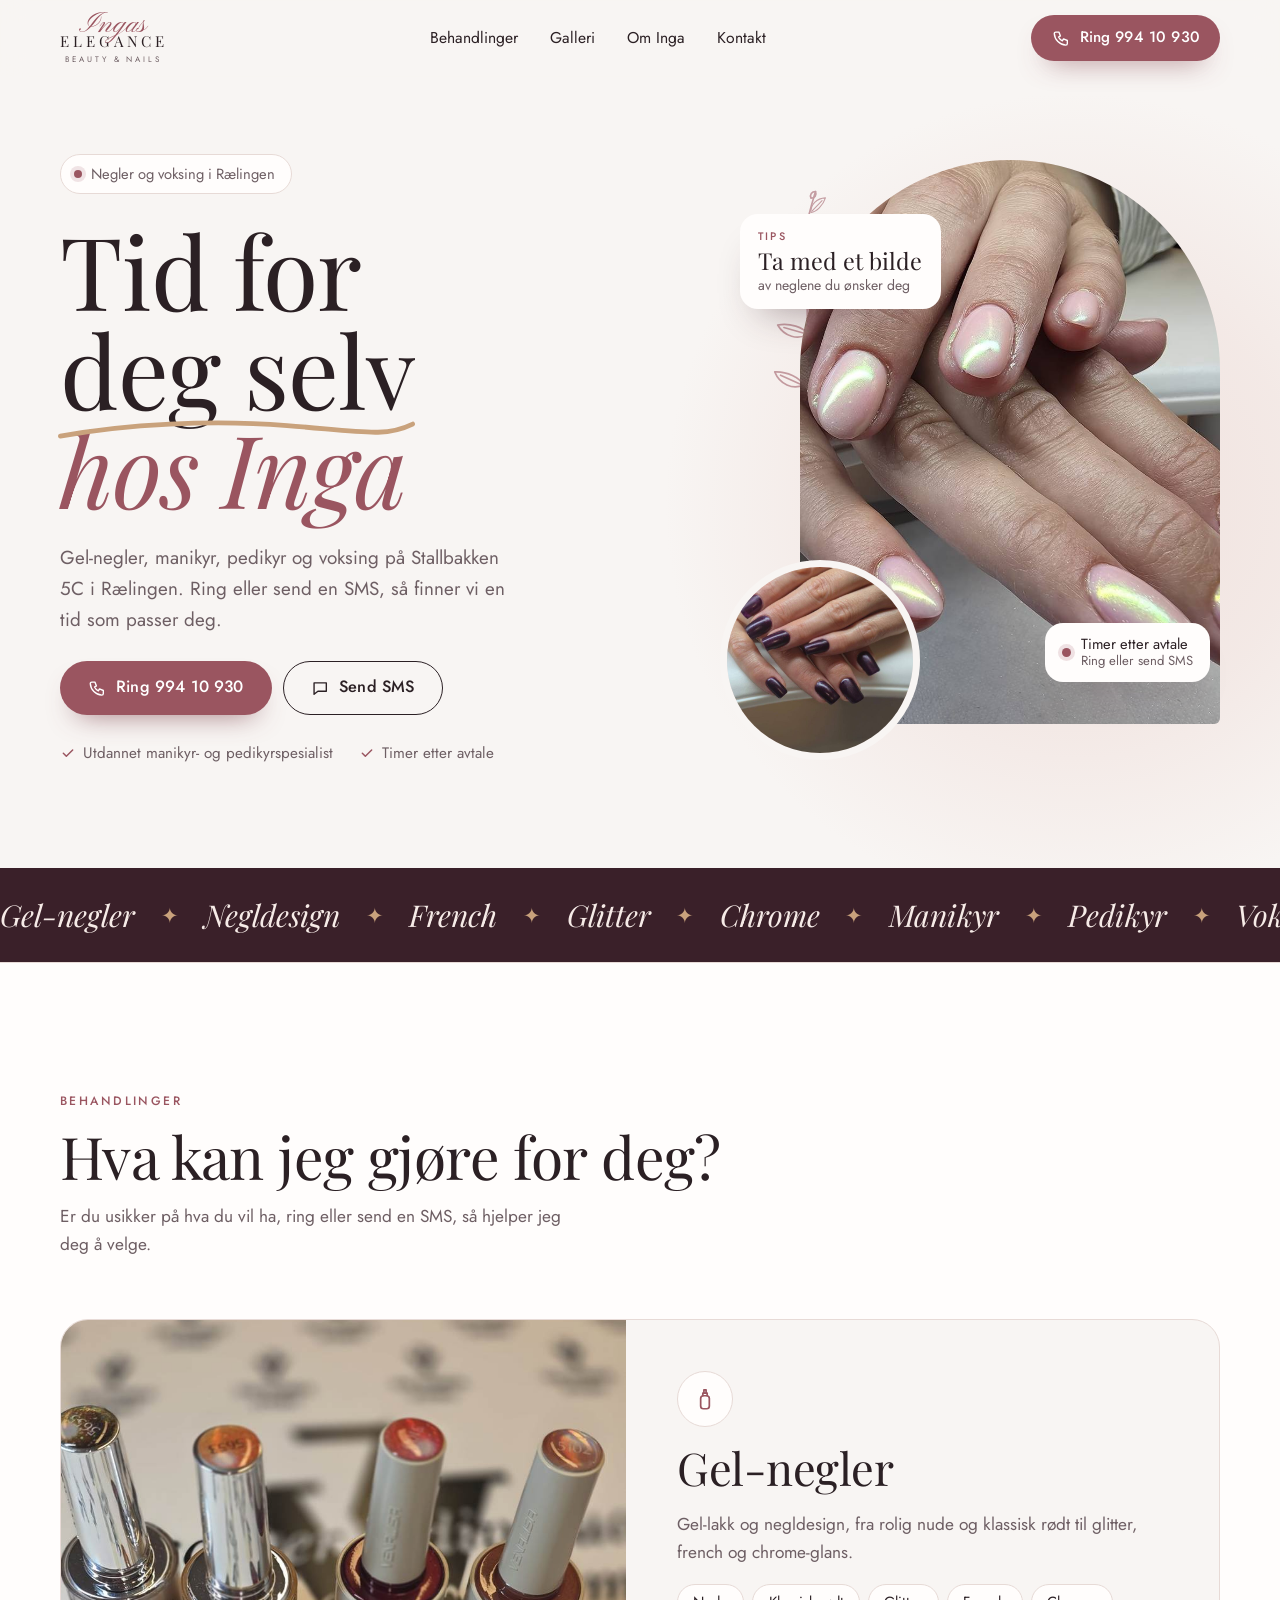
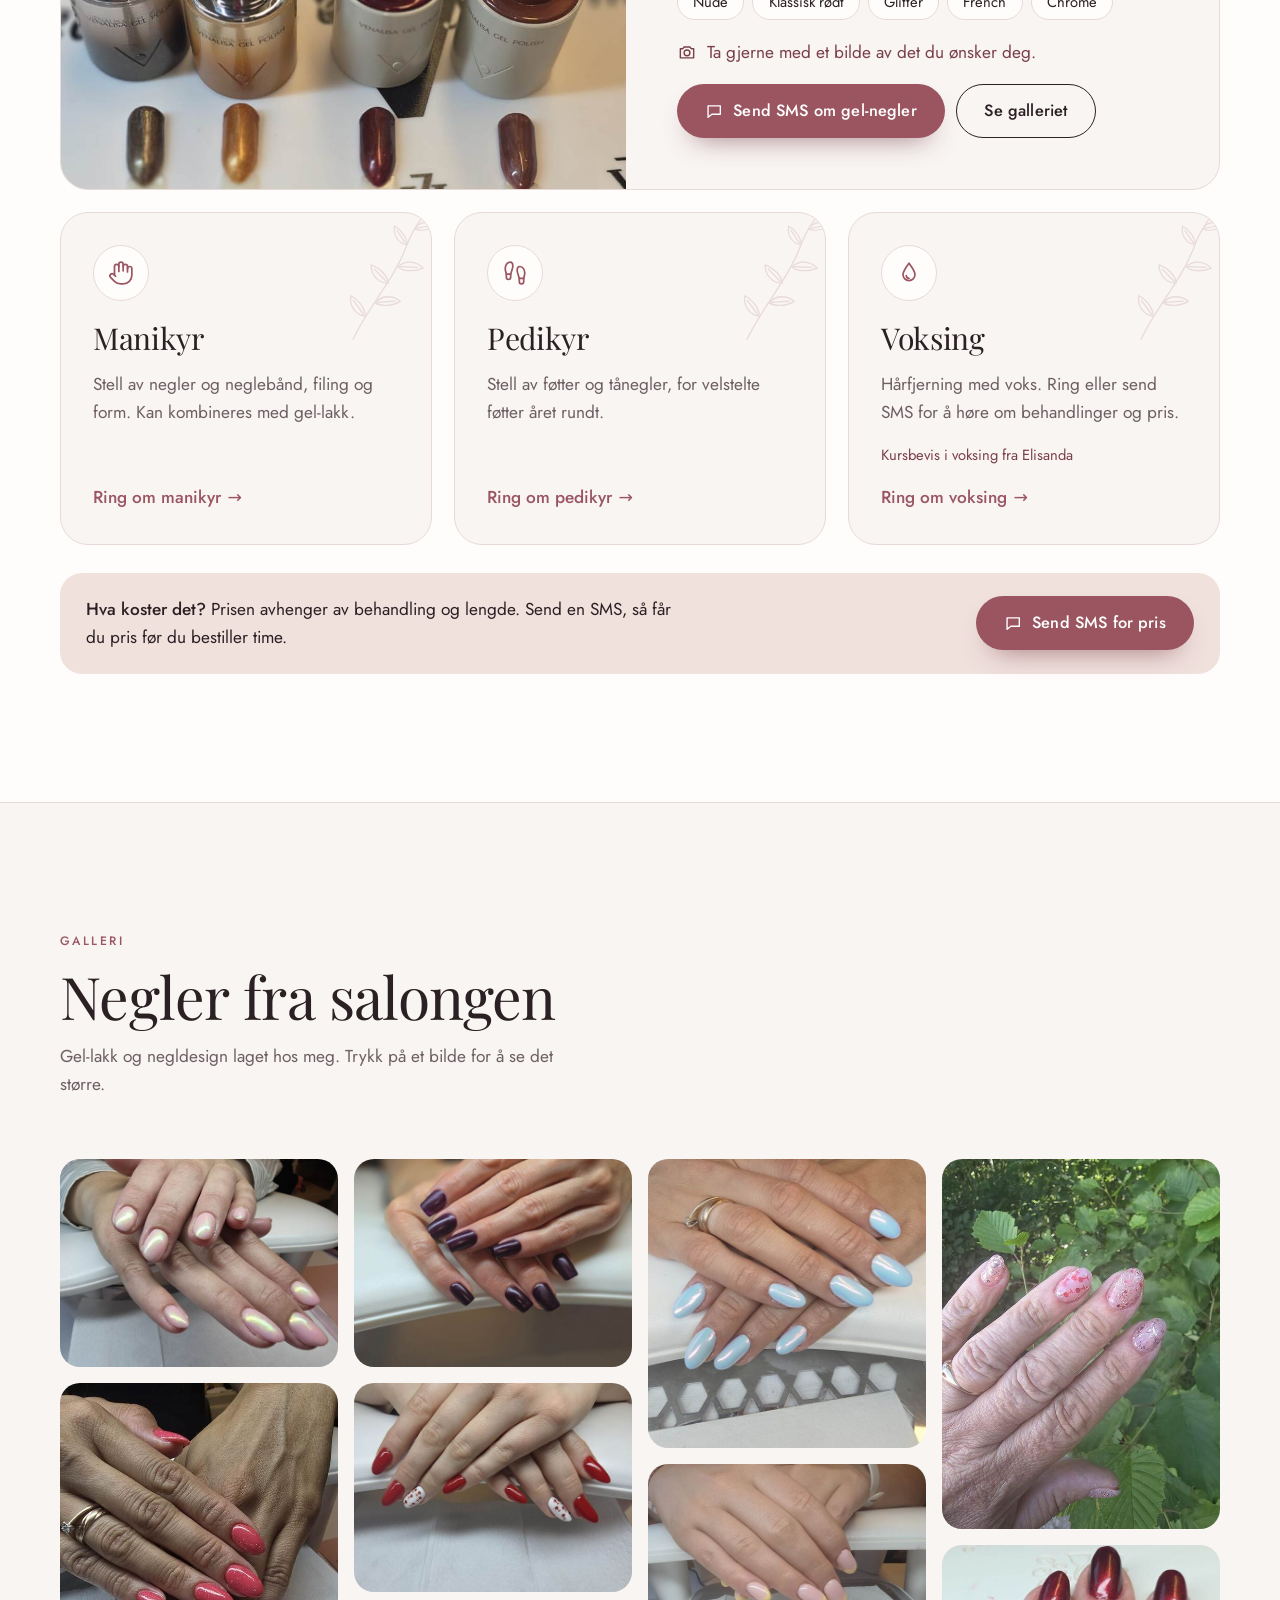
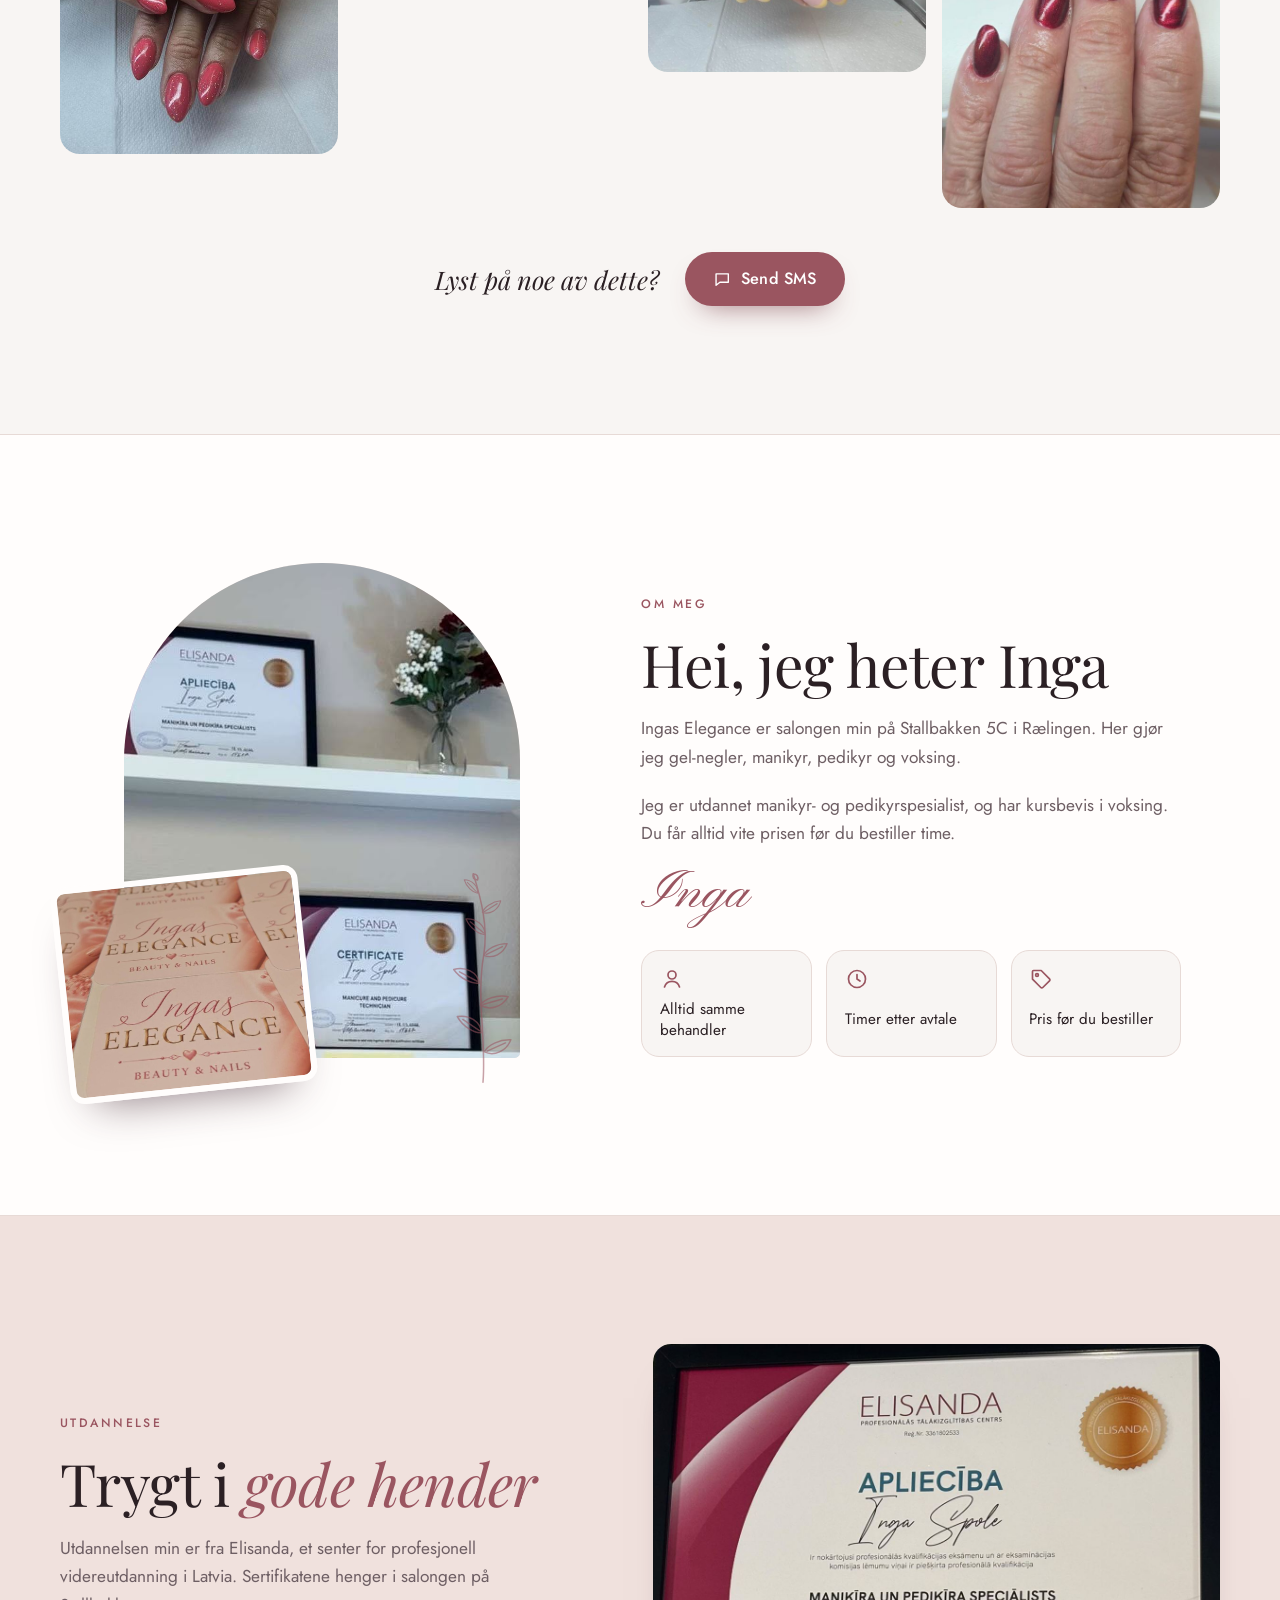
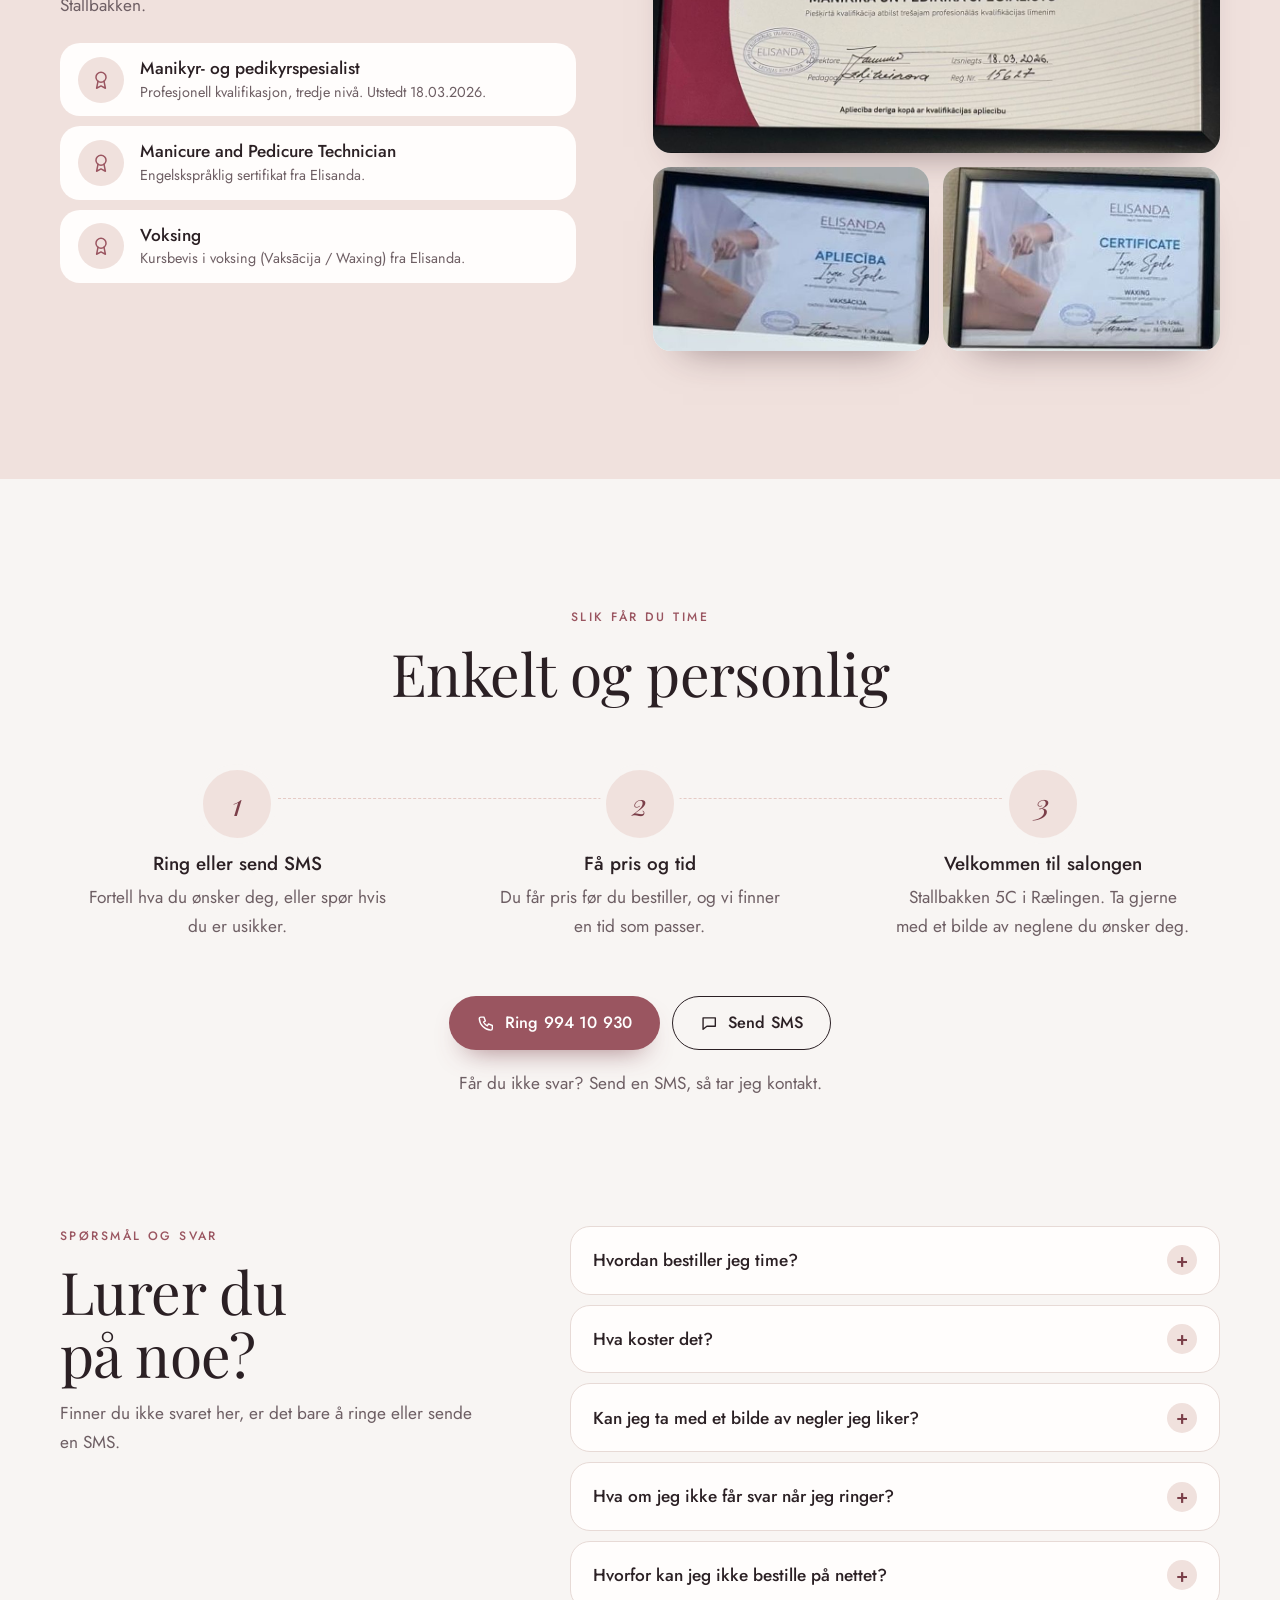
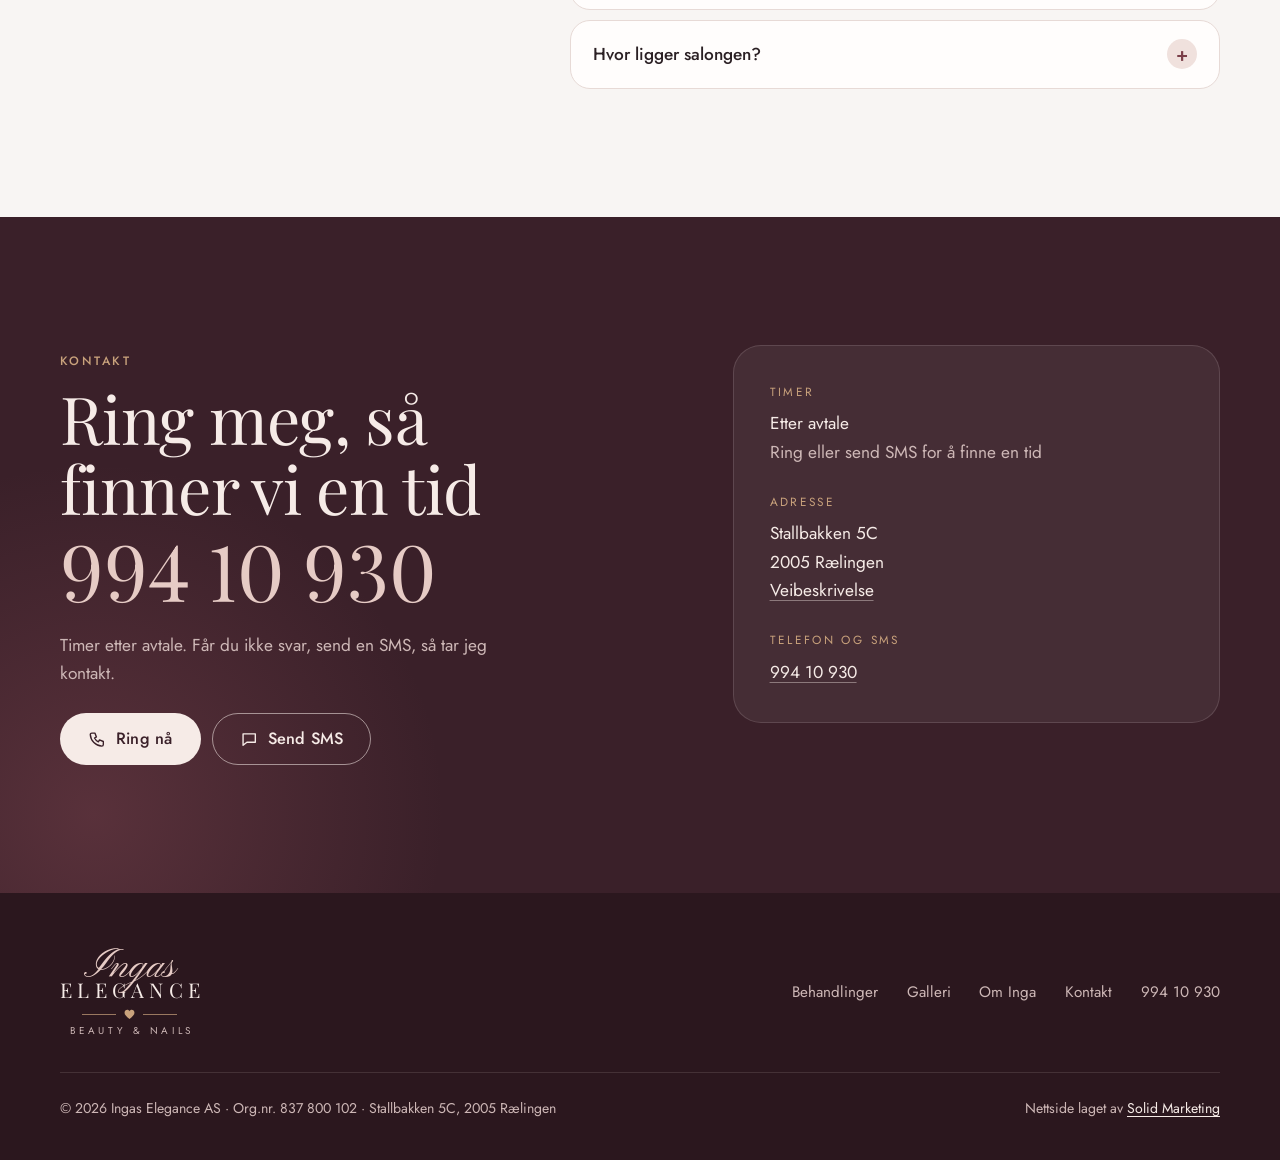
==== index.html @ 7635566b "Første versjon av nettsiden til Ingas Elegance Forslag 1 (Lys) med skriften Klassisk, Ingas egne bil" ====
<!DOCTYPE html>
<html lang="nb">
<head>
<meta charset="UTF-8">
<meta name="viewport" content="width=device-width, initial-scale=1, viewport-fit=cover">
<title>Ingas Elegance – negldesign, manikyr og pedikyr i Rælingen</title>
<meta name="description" content="Gel-negler, manikyr, pedikyr og voksing på Stallbakken 5C i Rælingen. Timer etter avtale. Ring eller send SMS til Ingas Elegance på 994 10 930.">
<link rel="canonical" href="https://ingaselegance.no/">
<meta property="og:title" content="Ingas Elegance – negldesign, manikyr og pedikyr i Rælingen">
<meta property="og:description" content="Gel-negler, manikyr, pedikyr og voksing på Stallbakken 5C i Rælingen. Ring eller send SMS for å avtale time.">
<meta property="og:type" content="website">
<meta property="og:locale" content="nb_NO">
<meta property="og:url" content="https://ingaselegance.no/">
<meta property="og:image" content="https://ingaselegance.no/assets/img/og.jpg">
<meta property="og:image:width" content="1200">
<meta property="og:image:height" content="630">
<meta property="og:image:alt" content="Ingas Elegance – gel-negler, manikyr, pedikyr og voksing på Stallbakken 5C i Rælingen. Ring 994 10 930.">
<meta name="twitter:card" content="summary_large_image">
<meta name="twitter:image" content="https://ingaselegance.no/assets/img/og.jpg">
<meta name="theme-color" content="#f8f5f3">
<link rel="icon" href="/assets/img/favicon.svg" type="image/svg+xml">
<link rel="apple-touch-icon" href="/assets/img/apple-touch-icon.png">
<link rel="preload" href="/assets/fonts/playfair-display-latin.woff2" as="font" type="font/woff2" crossorigin>
<link rel="preload" href="/assets/fonts/jost-latin.woff2" as="font" type="font/woff2" crossorigin>
<link rel="stylesheet" href="/assets/css/site.css?v=1">
<script src="/assets/js/site.js?v=1" defer></script>
<script type="application/ld+json">
{
  "@context": "https://schema.org",
  "@type": "NailSalon",
  "name": "Ingas Elegance",
  "url": "https://ingaselegance.no/",
  "image": "https://ingaselegance.no/assets/img/og.jpg",
  "legalName": "Ingas Elegance AS",
  "taxID": "837800102",
  "telephone": "+4799410930",
  "address": {
    "@type": "PostalAddress",
    "streetAddress": "Stallbakken 5C",
    "postalCode": "2005",
    "addressLocality": "Rælingen",
    "addressCountry": "NO"
  },
  "description": "Gel-negler, manikyr, pedikyr og voksing på Stallbakken 5C i Rælingen. Timer etter avtale.",
  "founder": { "@type": "Person", "name": "Inga Spole" },
  "hasOfferCatalog": {
    "@type": "OfferCatalog",
    "name": "Behandlinger",
    "itemListElement": [
      { "@type": "Offer", "itemOffered": { "@type": "Service", "name": "Gel-negler" } },
      { "@type": "Offer", "itemOffered": { "@type": "Service", "name": "Manikyr" } },
      { "@type": "Offer", "itemOffered": { "@type": "Service", "name": "Pedikyr" } },
      { "@type": "Offer", "itemOffered": { "@type": "Service", "name": "Voksing" } }
    ]
  }
}
</script>
</head>
<body>
<a class="hopp" href="#innhold">Hopp til innhold</a>

<header><div class="wrap">
  <a class="logo" href="#" aria-label="Ingas Elegance, til toppen"><span class="logomerke" aria-hidden="true"><span class="skript">Ingas</span><span class="caps">Elegance</span><span class="undertekst">Beauty &amp; Nails</span></span></a>
  <nav aria-label="Hovedmeny"><a href="#behandlinger">Behandlinger</a><a href="#galleri">Galleri</a><a href="#om">Om Inga</a><a href="#kontakt">Kontakt</a></nav>
  <a class="btn btn-fylt h-ring" href="tel:+4799410930"><svg viewBox="0 0 24 24" aria-hidden="true"><path d="M5 4h4l2 5-2.5 1.5a11 11 0 0 0 5 5L15 13l5 2v4a2 2 0 0 1-2 2A16 16 0 0 1 3 6a2 2 0 0 1 2-2"/></svg>Ring 994 10 930</a>
</div></header>

<svg width="0" height="0" style="position:absolute" aria-hidden="true">
  <defs><g id="blad"><path d="M0 0C9-13 28-15 42-4C28 5 9 6 0 0Z"/><path d="M4-1L33-4"/></g></defs>
  <symbol id="kvist" viewBox="0 0 200 320">
    <g fill="none" stroke="currentColor" stroke-width="2.2" stroke-linecap="round" stroke-linejoin="round">
      <path d="M100 312C95 250 110 190 99 128C92 86 103 46 114 10"/>
      <use href="#blad" transform="translate(98 268) rotate(-150)"/>
      <use href="#blad" transform="translate(102 240) rotate(-28)"/>
      <use href="#blad" transform="translate(104 200) rotate(-158)"/>
      <use href="#blad" transform="translate(105 168) rotate(-22)"/>
      <use href="#blad" transform="translate(99 128) rotate(-148) scale(.9)"/>
      <use href="#blad" transform="translate(97 98) rotate(-34) scale(.85)"/>
      <use href="#blad" transform="translate(101 66) rotate(-142) scale(.75)"/>
      <use href="#blad" transform="translate(108 38) rotate(-40) scale(.65)"/>
      <path d="M114 10c-5 0-8 4-6 9c5 0 8-4 6-9Z"/>
    </g>
  </symbol>
  <symbol id="hjerte" viewBox="0 0 20 20"><path d="M10 18C4 13.2 1 10 1 6.6 1 3.7 3.3 1.5 6 1.5c1.8 0 3.2 1 4 2.5.8-1.5 2.2-2.5 4-2.5 2.7 0 5 2.2 5 5.1 0 3.4-3 6.6-9 11.4z"/></symbol>
  <symbol id="medalje" viewBox="0 0 24 24"><circle cx="12" cy="9" r="5.5"/><path d="M8.7 13.4 7.2 21l4.8-2.5 4.8 2.5-1.5-7.6"/></symbol>
</svg>

<main id="innhold">
<section class="hero" aria-label="Velkommen"><div class="wrap">
  <div class="hero-tekst">
    <span class="pille"><i aria-hidden="true"></i>Negler og voksing i Rælingen</span>
    <h1>Tid for <span class="strek">deg selv<svg viewBox="0 0 250 20" preserveAspectRatio="none" aria-hidden="true"><path pathLength="1" d="M3 14C48 6 108 3 160 7S228 15 247 6"/></svg></span> <em>hos Inga</em></h1>
    <p>Gel-negler, manikyr, pedikyr og voksing på Stallbakken 5C i Rælingen. Ring eller send en SMS, så finner vi en tid som passer deg.</p>
    <div class="knapper">
      <a class="btn btn-fylt" href="tel:+4799410930"><svg viewBox="0 0 24 24" aria-hidden="true"><path d="M5 4h4l2 5-2.5 1.5a11 11 0 0 0 5 5L15 13l5 2v4a2 2 0 0 1-2 2A16 16 0 0 1 3 6a2 2 0 0 1 2-2"/></svg>Ring 994 10 930</a>
      <a class="btn btn-linje" href="sms:+4799410930"><svg viewBox="0 0 24 24" aria-hidden="true"><path d="M4 5h16v11H9l-5 4z"/></svg>Send SMS</a>
    </div>
    <div class="tillit">
      <a class="hake" href="#sertifikater"><svg viewBox="0 0 24 24" aria-hidden="true"><path d="M5 12.5l4.5 4.5L19 7.5"/></svg>Utdannet manikyr- og pedikyrspesialist</a>
      <span class="hake"><svg viewBox="0 0 24 24" aria-hidden="true"><path d="M5 12.5l4.5 4.5L19 7.5"/></svg>Timer etter avtale</span>
    </div>
  </div>
  <div class="kollasj" aria-hidden="true">
    <svg class="kvist" viewBox="0 0 200 320"><use href="#kvist"/></svg>
    <div class="bue"><img src="/assets/img/hero-1.jpg" alt="" width="1400" height="1050" fetchpriority="high"></div>
    <div class="rund"><img src="/assets/img/hero-rund.jpg" alt="" width="640" height="640"></div>
    <a class="flyt tipskort" href="#galleri" tabindex="-1"><small>Tips</small><b>Ta med et bilde</b><span>av neglene du ønsker deg</span></a>
    <div class="flyt timekort"><i></i><span>Timer etter avtale<small>Ring eller send SMS</small></span></div>
  </div>
</div></section>

<div class="band"><div class="band-spor">
  <ul><li>Gel-negler</li><li>Negldesign</li><li>French</li><li>Glitter</li><li>Chrome</li><li>Manikyr</li><li>Pedikyr</li><li>Voksing</li></ul>
  <ul aria-hidden="true"><li>Gel-negler</li><li>Negldesign</li><li>French</li><li>Glitter</li><li>Chrome</li><li>Manikyr</li><li>Pedikyr</li><li>Voksing</li></ul>
</div></div>

<section class="behandlinger" id="behandlinger" aria-labelledby="beh-tittel"><div class="wrap">
  <div class="sec-topp vis"><span class="label">Behandlinger</span><h2 id="beh-tittel">Hva kan jeg gjøre for deg?</h2><p>Er du usikker på hva du vil ha, ring eller send en SMS, så hjelper jeg deg å velge.</p></div>
  <article class="bk-stor vis">
    <div class="bk-foto"><img src="/assets/img/gel-detalj.jpg" alt="Flasker med gel-lakk og fargeprøver i bronse, gull og vinrødt" width="900" height="804" loading="lazy" decoding="async"></div>
    <div class="bk-innhold">
      <span class="ikon"><svg viewBox="0 0 24 24" aria-hidden="true"><rect x="8" y="9" width="8" height="12" rx="2.5"/><path d="M10 9V6.5h4V9M11 3.5h2v3h-2z"/></svg></span>
      <h3>Gel-negler</h3>
      <p class="beskr">Gel-lakk og negldesign, fra rolig nude og klassisk rødt til glitter, french og chrome-glans.</p>
      <ul class="stiler" aria-label="Stiler"><li>Nude</li><li>Klassisk rødt</li><li>Glitter</li><li>French</li><li>Chrome</li></ul>
      <p class="tips"><svg viewBox="0 0 24 24" aria-hidden="true"><path d="M4 8h3l1.5-2h7L17 8h3v11H4z"/><circle cx="12" cy="13" r="3.5"/></svg>Ta gjerne med et bilde av det du ønsker deg.</p>
      <div class="knapper">
        <a class="btn btn-fylt" href="sms:+4799410930"><svg viewBox="0 0 24 24" aria-hidden="true"><path d="M4 5h16v11H9l-5 4z"/></svg>Send SMS om gel-negler</a>
        <a class="btn btn-linje" href="#galleri">Se galleriet</a>
      </div>
    </div>
  </article>
  <div class="kort-rad vis">
    <article class="bk">
      <svg class="hjornekvist" viewBox="0 0 200 320" aria-hidden="true"><use href="#kvist"/></svg>
      <span class="ikon"><svg viewBox="0 0 24 24" aria-hidden="true"><path d="M18 11V6a2 2 0 0 0-4 0"/><path d="M14 10V4a2 2 0 0 0-4 0v2"/><path d="M10 10.5V6a2 2 0 0 0-4 0v8"/><path d="M18 8a2 2 0 1 1 4 0v6a8 8 0 0 1-8 8h-2c-2.8 0-4.5-.86-6-2.34l-3.6-3.6a2 2 0 0 1 2.83-2.83L7 15"/></svg></span>
      <h3>Manikyr</h3>
      <p class="beskr">Stell av negler og neglebånd, filing og form. Kan kombineres med gel-lakk.</p>
      <a class="ring-om" href="tel:+4799410930">Ring om manikyr</a>
    </article>
    <article class="bk">
      <svg class="hjornekvist" viewBox="0 0 200 320" aria-hidden="true"><use href="#kvist"/></svg>
      <span class="ikon"><svg viewBox="0 0 24 24" aria-hidden="true"><path d="M4 16v-2.38C4 11.5 2.97 10.5 3 8c.03-2.72 1.49-6 4.5-6C9.37 2 10 3.8 10 5.5c0 3.11-2 5.66-2 8.68V16a2 2 0 1 1-4 0Z"/><path d="M20 20v-2.38c0-2.12 1.03-3.12 1-5.62-.03-2.72-1.49-6-4.5-6C14.63 6 14 7.8 14 9.5c0 3.11 2 5.66 2 8.68V20a2 2 0 1 0 4 0Z"/><path d="M16 17h4M4 13h4"/></svg></span>
      <h3>Pedikyr</h3>
      <p class="beskr">Stell av føtter og tånegler, for velstelte føtter året rundt.</p>
      <a class="ring-om" href="tel:+4799410930">Ring om pedikyr</a>
    </article>
    <article class="bk">
      <svg class="hjornekvist" viewBox="0 0 200 320" aria-hidden="true"><use href="#kvist"/></svg>
      <span class="ikon"><svg viewBox="0 0 24 24" aria-hidden="true"><path d="M12 3c3.3 4.3 5.5 7.6 5.5 10.6a5.5 5.5 0 0 1-11 0C6.5 10.6 8.7 7.3 12 3z"/><path d="M9.5 14.5a2.6 2.6 0 0 0 2.5 2.4"/></svg></span>
      <h3>Voksing</h3>
      <p class="beskr">Hårfjerning med voks. Ring eller send SMS for å høre om behandlinger og pris.</p>
      <p class="ekstra">Kursbevis i voksing fra Elisanda</p>
      <a class="ring-om" href="tel:+4799410930">Ring om voksing</a>
    </article>
  </div>
  <div class="prisnotat vis"><p><b>Hva koster det?</b> Prisen avhenger av behandling og lengde. Send en SMS, så får du pris før du bestiller time.</p><a class="btn btn-fylt" href="sms:+4799410930"><svg viewBox="0 0 24 24" aria-hidden="true"><path d="M4 5h16v11H9l-5 4z"/></svg>Send SMS for pris</a></div>
</div></section>

<section class="galleri" id="galleri" aria-labelledby="gal-tittel"><div class="wrap">
  <div class="sec-topp vis"><span class="label">Galleri</span><h2 id="gal-tittel">Negler fra salongen</h2><p>Gel-lakk og negldesign laget hos meg. Trykk på et bilde for å se det større.</p></div>
  <div class="mur vis">
    <a class="gb" href="/assets/img/g1.jpg" data-gruppe="galleri"><img src="/assets/img/g1-s.jpg" alt="Korte mandelformede negler i lys rosa med perlemorglans" width="600" height="450" loading="lazy" decoding="async"></a>
    <a class="gb" href="/assets/img/g3.jpg" data-gruppe="galleri"><img src="/assets/img/g3-s.jpg" alt="Mandelformede negler i korall med glitter" width="540" height="720" loading="lazy" decoding="async"></a>
    <a class="gb" href="/assets/img/g2.jpg" data-gruppe="galleri"><img src="/assets/img/g2-s.jpg" alt="Firkantede negler i mørk plomme med shimmer" width="600" height="450" loading="lazy" decoding="async"></a>
    <a class="gb" href="/assets/img/g5.jpg" data-gruppe="galleri"><img src="/assets/img/g5-s.jpg" alt="Røde negler med hvite aksentnegler med vinglass-motiv" width="600" height="450" loading="lazy" decoding="async"></a>
    <a class="gb" href="/assets/img/g4.jpg" data-gruppe="galleri"><img src="/assets/img/g4-s.jpg" alt="Mandelformede negler i isblå chrome" width="600" height="624" loading="lazy" decoding="async"></a>
    <a class="gb" href="/assets/img/g6.jpg" data-gruppe="galleri"><img src="/assets/img/g6-s.jpg" alt="Negler i nude med smørgul french" width="600" height="450" loading="lazy" decoding="async"></a>
    <a class="gb" href="/assets/img/g8.jpg" data-gruppe="galleri"><img src="/assets/img/g8-s.jpg" alt="Rosa negler med glitter og kirsebærmotiv, fotografert utendørs" width="540" height="720" loading="lazy" decoding="async"></a>
    <a class="gb" href="/assets/img/g7.jpg" data-gruppe="galleri"><img src="/assets/img/g7-s.jpg" alt="Ovale negler i dyp rød med metallisk glans" width="600" height="568" loading="lazy" decoding="async"></a>
  </div>
  <div class="gal-under vis"><p>Lyst på noe av dette?</p><a class="btn btn-fylt" href="sms:+4799410930"><svg viewBox="0 0 24 24" aria-hidden="true"><path d="M4 5h16v11H9l-5 4z"/></svg>Send SMS</a></div>
</div></section>

<section class="om" id="om" aria-labelledby="om-tittel"><div class="wrap">
  <div class="om-bilde vis">
    <div class="ramme"><img src="/assets/img/sert-vegg.jpg" alt="Sertifikatene henger på veggen i salongen, ved siden av en vase med blomster" width="1165" height="749" loading="lazy" decoding="async"></div>
    <div class="visittkort"><img src="/assets/img/merke-kort.jpg" alt="Visittkortet til Ingas Elegance, Beauty &amp; Nails" width="640" height="555" loading="lazy" decoding="async"></div>
    <svg class="kvist" viewBox="0 0 200 320" aria-hidden="true"><use href="#kvist"/></svg>
  </div>
  <div class="tekst vis">
    <span class="label">Om meg</span>
    <h2 class="h2" id="om-tittel">Hei, jeg heter Inga</h2>
    <p>Ingas Elegance er salongen min på Stallbakken 5C i Rælingen. Her gjør jeg gel-negler, manikyr, pedikyr og voksing.</p>
    <p>Jeg er utdannet manikyr- og pedikyrspesialist, og har kursbevis i voksing. Du får alltid vite prisen før du bestiller time.</p>
    <span class="signatur" aria-hidden="true">Inga</span>
    <div class="verdier">
      <div><svg viewBox="0 0 24 24" aria-hidden="true"><circle cx="12" cy="8" r="4"/><path d="M4.5 20c1.2-3.8 4-5.6 7.5-5.6s6.3 1.8 7.5 5.6"/></svg>Alltid samme behandler</div>
      <div><svg viewBox="0 0 24 24" aria-hidden="true"><circle cx="12" cy="12" r="8.5"/><path d="M12 7.5V12l3 2"/></svg>Timer etter avtale</div>
      <div><svg viewBox="0 0 24 24" aria-hidden="true"><path d="M3.5 12.2V4.5a1 1 0 0 1 1-1h7.7l8.3 8.3a1.4 1.4 0 0 1 0 2l-6.7 6.7a1.4 1.4 0 0 1-2 0z"/><circle cx="8" cy="8" r="1.4"/></svg>Pris før du bestiller</div>
    </div>
  </div>
</div></section>

<section class="sert" id="sertifikater" aria-labelledby="sert-tittel"><div class="wrap">
  <div class="sert-tekst vis">
    <span class="label">Utdannelse</span>
    <h2 class="h2" id="sert-tittel">Trygt i <em>gode hender</em></h2>
    <p>Utdannelsen min er fra Elisanda, et senter for profesjonell videreutdanning i Latvia. Sertifikatene henger i salongen på Stallbakken.</p>
    <ul class="bevis">
      <li><span class="ikon"><svg aria-hidden="true"><use href="#medalje"/></svg></span><span><b>Manikyr- og pedikyrspesialist</b><small>Profesjonell kvalifikasjon, tredje nivå. Utstedt 18.03.2026.</small></span></li>
      <li><span class="ikon"><svg aria-hidden="true"><use href="#medalje"/></svg></span><span><b>Manicure and Pedicure Technician</b><small>Engelskspråklig sertifikat fra Elisanda.</small></span></li>
      <li><span class="ikon"><svg aria-hidden="true"><use href="#medalje"/></svg></span><span><b>Voksing</b><small>Kursbevis i voksing (Vaksācija / Waxing) fra Elisanda.</small></span></li>
    </ul>
  </div>
  <div class="sert-bilder vis">
    <a class="sb sb-stor" href="/assets/img/sert-manipedi.jpg" data-gruppe="sert"><img src="/assets/img/sert-manipedi.jpg" alt="Sertifikat fra Elisanda: Inga Spole, manikyr- og pedikyrspesialist, utstedt 18.03.2026" width="1200" height="864" loading="lazy" decoding="async"></a>
    <a class="sb" href="/assets/img/sert-voks-lv.jpg" data-gruppe="sert"><img src="/assets/img/sert-voks-lv.jpg" alt="Innrammet kursbevis fra Elisanda med tittelen Vaksācija, utstedt til Inga Spole" width="414" height="252" loading="lazy" decoding="async"></a>
    <a class="sb" href="/assets/img/sert-voks-en.jpg" data-gruppe="sert"><img src="/assets/img/sert-voks-en.jpg" alt="Innrammet sertifikat fra Elisanda med tittelen Waxing, utstedt til Inga Spole" width="384" height="266" loading="lazy" decoding="async"></a>
  </div>
</div></section>

<section class="slik" aria-labelledby="slik-tittel"><div class="wrap">
  <div class="sec-topp midt vis"><span class="label">Slik får du time</span><h2 id="slik-tittel">Enkelt og personlig</h2></div>
  <ol class="steg">
    <li class="vis"><h3>Ring eller send SMS</h3><p>Fortell hva du ønsker deg, eller spør hvis du er usikker.</p></li>
    <li class="vis"><h3>Få pris og tid</h3><p>Du får pris før du bestiller, og vi finner en tid som passer.</p></li>
    <li class="vis"><h3>Velkommen til salongen</h3><p>Stallbakken 5C i Rælingen. Ta gjerne med et bilde av neglene du ønsker deg.</p></li>
  </ol>
  <div class="etter vis">
    <div class="knapper" style="justify-content:center">
      <a class="btn btn-fylt" href="tel:+4799410930"><svg viewBox="0 0 24 24" aria-hidden="true"><path d="M5 4h4l2 5-2.5 1.5a11 11 0 0 0 5 5L15 13l5 2v4a2 2 0 0 1-2 2A16 16 0 0 1 3 6a2 2 0 0 1 2-2"/></svg>Ring 994 10 930</a>
      <a class="btn btn-linje" href="sms:+4799410930"><svg viewBox="0 0 24 24" aria-hidden="true"><path d="M4 5h16v11H9l-5 4z"/></svg>Send SMS</a>
    </div>
    <p>Får du ikke svar? Send en SMS, så tar jeg kontakt.</p>
  </div>
</div></section>

<section class="sp-sek" aria-labelledby="sp-tittel" style="padding-top:0"><div class="wrap">
  <div class="sec-topp vis"><span class="label">Spørsmål og svar</span><h2 id="sp-tittel">Lurer du på noe?</h2><p>Finner du ikke svaret her, er det bare å ringe eller sende en SMS.</p></div>
  <div class="sp vis">
    <details><summary>Hvordan bestiller jeg time?</summary><p>Ring eller send en SMS til 994 10 930. Jeg har timer etter avtale, så vi finner en tid som passer deg.</p></details>
    <details><summary>Hva koster det?</summary><p>Prisen avhenger av behandling og lengde. Send en SMS med hva du ønsker deg, så får du pris før du bestiller time.</p></details>
    <details><summary>Kan jeg ta med et bilde av negler jeg liker?</summary><p>Ja, ta gjerne med et bilde av det du ønsker deg, enten det er nude, french, glitter eller chrome.</p></details>
    <details><summary>Hva om jeg ikke får svar når jeg ringer?</summary><p>Send en SMS, så tar jeg kontakt.</p></details>
    <details><summary>Hvorfor kan jeg ikke bestille på nettet?</summary><p>Jeg vil heller snakke med deg. Da finner vi riktig behandling og en tid som passer, og du får vite prisen før du bestiller.</p></details>
    <details><summary>Hvor ligger salongen?</summary><p>Stallbakken 5C, 2005 Rælingen. <a href="https://www.google.com/maps/search/?api=1&amp;query=Stallbakken%205C%2C%202005%20R%C3%A6lingen" target="_blank" rel="noopener">Se veibeskrivelse</a></p></details>
  </div>
</div></section>

<section class="kontakt" id="kontakt" aria-labelledby="k-tittel"><div class="wrap">
  <div class="vis">
    <span class="label">Kontakt</span>
    <h2 id="k-tittel">Ring meg, så finner vi en tid</h2>
    <a class="k-nr" href="tel:+4799410930">994 10 930</a>
    <p class="inn">Timer etter avtale. Får du ikke svar, send en SMS, så tar jeg kontakt.</p>
    <div class="knapper">
      <a class="btn btn-lys" href="tel:+4799410930"><svg viewBox="0 0 24 24" aria-hidden="true"><path d="M5 4h4l2 5-2.5 1.5a11 11 0 0 0 5 5L15 13l5 2v4a2 2 0 0 1-2 2A16 16 0 0 1 3 6a2 2 0 0 1 2-2"/></svg>Ring nå</a>
      <a class="btn btn-linje-lys" href="sms:+4799410930"><svg viewBox="0 0 24 24" aria-hidden="true"><path d="M4 5h16v11H9l-5 4z"/></svg>Send SMS</a>
    </div>
  </div>
  <dl class="infokort vis">
    <div><dt>Timer</dt><dd>Etter avtale<br><span class="svak">Ring eller send SMS for å finne en tid</span></dd></div>
    <div><dt>Adresse</dt><dd>Stallbakken 5C<br>2005 Rælingen<br><a href="https://www.google.com/maps/search/?api=1&amp;query=Stallbakken%205C%2C%202005%20R%C3%A6lingen" target="_blank" rel="noopener">Veibeskrivelse</a></dd></div>
    <div><dt>Telefon og SMS</dt><dd><a href="tel:+4799410930">994 10 930</a></dd></div>
  </dl>
</div></section>
</main>

<footer><div class="wrap">
  <div class="topp">
    <a class="logo" href="#" aria-label="Ingas Elegance, til toppen"><span class="logomerke" aria-hidden="true"><span class="skript">Ingas</span><span class="caps">Elegance</span><span class="hjertelinje"><svg viewBox="0 0 20 20"><use href="#hjerte"/></svg></span><span class="undertekst">Beauty &amp; Nails</span></span></a>
    <div class="lenker"><a href="#behandlinger">Behandlinger</a><a href="#galleri">Galleri</a><a href="#om">Om Inga</a><a href="#kontakt">Kontakt</a><a href="tel:+4799410930">994 10 930</a></div>
  </div>
  <div class="bunn">
    <span>© 2026 Ingas Elegance AS · Org.nr. 837 800 102 · Stallbakken 5C, 2005 Rælingen</span>
    <span>Nettside laget av <a href="https://solidmarketing.no" target="_blank" rel="noopener">Solid Marketing</a></span>
  </div>
</div></footer>

<div class="ringbar">
  <a href="tel:+4799410930"><svg viewBox="0 0 24 24" aria-hidden="true"><path d="M5 4h4l2 5-2.5 1.5a11 11 0 0 0 5 5L15 13l5 2v4a2 2 0 0 1-2 2A16 16 0 0 1 3 6a2 2 0 0 1 2-2"/></svg>Ring 994 10 930</a>
  <a href="sms:+4799410930"><svg viewBox="0 0 24 24" aria-hidden="true"><path d="M4 5h16v11H9l-5 4z"/></svg>SMS</a>
</div>

<dialog class="lysboks" aria-label="Bildevisning">
  <figure><img alt=""><figcaption aria-hidden="true"></figcaption></figure>
  <button type="button" class="lb-knapp lb-lukk" aria-label="Lukk"><svg viewBox="0 0 24 24" aria-hidden="true"><path d="M6 6l12 12M18 6 6 18"/></svg></button>
  <button type="button" class="lb-knapp lb-forrige" aria-label="Forrige bilde"><svg viewBox="0 0 24 24" aria-hidden="true"><path d="M15 5l-7 7 7 7"/></svg></button>
  <button type="button" class="lb-knapp lb-neste" aria-label="Neste bilde"><svg viewBox="0 0 24 24" aria-hidden="true"><path d="M9 5l7 7-7 7"/></svg></button>
</dialog>

</body>
</html>
---- assets/css/site.css ----
/* Skriftene ligger på vår egen server, så ingen besøkende sendes videre til Google */
@font-face{font-family:"Playfair Display";font-style:normal;font-weight:400 700;font-display:swap;src:url(../fonts/playfair-display-latin.woff2) format("woff2");unicode-range:U+0000-00FF, U+0131, U+0152-0153, U+02BB-02BC, U+02C6, U+02DA, U+02DC, U+0304, U+0308, U+0329, U+2000-206F, U+20AC, U+2122, U+2191, U+2193, U+2212, U+2215, U+FEFF, U+FFFD}
@font-face{font-family:"Playfair Display";font-style:italic;font-weight:400 700;font-display:swap;src:url(../fonts/playfair-display-italic-latin.woff2) format("woff2");unicode-range:U+0000-00FF, U+0131, U+0152-0153, U+02BB-02BC, U+02C6, U+02DA, U+02DC, U+0304, U+0308, U+0329, U+2000-206F, U+20AC, U+2122, U+2191, U+2193, U+2212, U+2215, U+FEFF, U+FFFD}
@font-face{font-family:"Jost";font-style:normal;font-weight:400 600;font-display:swap;src:url(../fonts/jost-latin.woff2) format("woff2");unicode-range:U+0000-00FF, U+0131, U+0152-0153, U+02BB-02BC, U+02C6, U+02DA, U+02DC, U+0304, U+0308, U+0329, U+2000-206F, U+20AC, U+2122, U+2191, U+2193, U+2212, U+2215, U+FEFF, U+FFFD}
@font-face{font-family:"Jost";font-style:normal;font-weight:400 600;font-display:swap;src:url(../fonts/jost-latin-ext.woff2) format("woff2");unicode-range:U+0100-02BA, U+02BD-02C5, U+02C7-02CC, U+02CE-02D7, U+02DD-02FF, U+0304, U+0308, U+0329, U+1D00-1DBF, U+1E00-1E9F, U+1EF2-1EFF, U+2020, U+20A0-20AB, U+20AD-20C4, U+2113, U+2C60-2C7F, U+A720-A7FF}
@font-face{font-family:"Pinyon Script";font-style:normal;font-weight:400;font-display:swap;src:url(../fonts/pinyon-script-latin.woff2) format("woff2");unicode-range:U+0000-00FF, U+0131, U+0152-0153, U+02BB-02BC, U+02C6, U+02DA, U+02DC, U+0304, U+0308, U+0329, U+2000-206F, U+20AC, U+2122, U+2191, U+2193, U+2212, U+2215, U+FEFF, U+FFFD}

/* Lys, versjon 3: porselen, støvrosa og plomme, nå med Ingas egne bilder og opplysninger.
   Logoen følger visittkortet hennes: «Ingas» i skråskrift over ELEGANCE i versaler.
   Overskriftene er satt i Playfair Display, som ligner mest på visittkortet. */
:root{
  --bg:#f8f5f3; --paper:#fffdfc; --ink:#2b2024; --muted:#6e5f64;
  --rose:#9a5560; --rose-dk:#7b3f49; --blush:#f0e1dd; --blush-2:#e6cbc5;
  --plum:#3a2029; --plum-2:#2b171e; --on-plum:#f6ebe7; --on-plum-muted:#cdb7b6;
  --gold:#c9a27c; --line:#e7dad6;
  --body:"Jost",system-ui,-apple-system,"Segoe UI",sans-serif;
  --signatur:"Pinyon Script","Snell Roundhand",cursive;
  --display:"Playfair Display",Georgia,serif; --d-scale:.94; --d-ls:-.01em; --d-var:normal;
  --bar-h:calc(76px + env(safe-area-inset-bottom,0px));
  color-scheme:light;
}

*{box-sizing:border-box;margin:0;padding:0}
html{scroll-behavior:smooth;-webkit-text-size-adjust:100%}
body{background:var(--bg);color:var(--ink);font-family:var(--body);font-size:1.08rem;line-height:1.65}
a{color:inherit}
img{max-width:100%;height:auto;display:block}
h1,h2,h3{font-family:var(--display);font-weight:400;line-height:1.06;letter-spacing:var(--d-ls);font-variation-settings:var(--d-var);text-wrap:balance}
em{font-style:italic}
.wrap{max-width:1200px;margin:0 auto;padding-left:max(20px,env(safe-area-inset-left,0px));padding-right:max(20px,env(safe-area-inset-right,0px))}
.hopp{position:absolute;left:-9999px}.hopp:focus{left:16px;top:16px;z-index:99;background:var(--ink);color:#fff;padding:.6rem 1rem}
:focus-visible{outline:2px solid var(--rose);outline-offset:3px}
.label{display:inline-block;font-size:.76rem;letter-spacing:.2em;text-transform:uppercase;font-weight:500;color:var(--rose)}
section{padding-block:clamp(72px,10vw,128px)}
.sec-topp{display:grid;gap:.9rem;margin-bottom:clamp(36px,5vw,60px);max-width:44rem}
.sec-topp h2,.h2{font-size:calc(clamp(2.4rem,5.4vw,3.9rem) * var(--d-scale))}
.sec-topp p{color:var(--muted);max-width:52ch}
.sec-topp.midt{margin-inline:auto;text-align:center;justify-items:center}
.ikon{display:grid;place-items:center;flex:none;width:56px;height:56px;border-radius:50%;background:var(--paper);border:1px solid var(--line);color:var(--rose)}
.ikon svg{width:26px;height:26px;fill:none;stroke:currentColor;stroke-width:1.6;stroke-linecap:round;stroke-linejoin:round}

/* Knapper */
.btn{display:inline-flex;align-items:center;justify-content:center;gap:.6rem;min-height:54px;padding:0 1.7rem;border-radius:999px;font-family:var(--body);font-weight:500;font-size:1.02rem;letter-spacing:.01em;text-decoration:none;border:1.5px solid transparent;cursor:pointer;transition:background .25s,color .25s,border-color .25s,transform .25s,box-shadow .25s}
.btn svg{width:1.15rem;height:1.15rem;fill:none;stroke:currentColor;stroke-width:1.8;stroke-linecap:round;stroke-linejoin:round;flex:none}
.btn:hover{transform:translateY(-2px)}
.btn-fylt{background:var(--rose);color:#fff;box-shadow:0 14px 28px -16px rgba(122,63,73,.8)}
.btn-fylt:hover{background:var(--rose-dk);box-shadow:0 18px 32px -16px rgba(122,63,73,.9)}
.btn-linje{border-color:var(--ink);color:var(--ink)}.btn-linje:hover{background:var(--ink);color:var(--bg)}
.btn-lys{background:var(--on-plum);color:var(--plum)}.btn-lys:hover{background:#fff}
.btn-linje-lys{border-color:rgba(246,235,231,.55);color:var(--on-plum)}.btn-linje-lys:hover{background:var(--on-plum);color:var(--plum)}

/* Toppmeny */
body::before{content:"";position:fixed;inset:0 0 auto;height:env(safe-area-inset-top,0px);z-index:10;background:var(--bg)}
header{position:sticky;top:env(safe-area-inset-top,0px);z-index:20;background:rgba(248,245,243,.86);backdrop-filter:blur(12px);-webkit-backdrop-filter:blur(12px);border-bottom:1px solid transparent;transition:border-color .3s,box-shadow .3s}
header.skygge{border-color:var(--line);box-shadow:0 10px 30px -24px rgba(58,32,41,.5)}
header .wrap{display:flex;align-items:center;justify-content:space-between;gap:1rem;min-height:76px}
.logo{display:flex;align-items:center;text-decoration:none;white-space:nowrap}
.logomerke{display:grid;justify-items:center;line-height:1}
.logomerke .skript{position:relative;z-index:1;font-family:var(--signatur);font-size:1.8rem;line-height:.9;color:var(--rose);margin-bottom:-.3rem;padding-inline:.2em}
.logomerke .caps{font-family:var(--display);font-size:calc(1rem * var(--d-scale));letter-spacing:.26em;margin-right:-.26em;text-transform:uppercase;font-variation-settings:var(--d-var)}
.logomerke .undertekst{font-size:.5rem;letter-spacing:.36em;margin-right:-.36em;text-transform:uppercase;color:var(--muted);margin-top:.4rem}
.hjertelinje{display:flex;align-items:center;gap:.5rem;margin-top:.5rem;color:var(--gold)}
.hjertelinje::before,.hjertelinje::after{content:"";width:34px;height:1px;background:currentColor;opacity:.7}
.hjertelinje svg{width:11px;height:11px;fill:currentColor}
nav{display:flex;gap:2rem;font-size:.98rem}
nav a{text-decoration:none;position:relative;padding:.3rem 0}
nav a::after{content:"";position:absolute;left:0;right:0;bottom:-2px;height:1px;background:var(--rose);transform:scaleX(0);transform-origin:left;transition:transform .3s}
nav a:hover::after{transform:scaleX(1)}
.h-ring{min-height:46px;padding:0 1.2rem;font-size:.95rem}
@media(max-width:920px){nav{display:none}}

/* Toppen */
.hero{padding-block:clamp(36px,6vw,80px) clamp(56px,8vw,104px);overflow:hidden;position:relative}
.hero::before{content:"";position:absolute;width:min(78vw,820px);aspect-ratio:1;right:-16%;top:2%;border-radius:50%;background:radial-gradient(closest-side,var(--blush) 0,rgba(240,225,221,.6) 55%,rgba(248,245,243,0) 100%);pointer-events:none}
.hero .wrap{position:relative;display:grid;grid-template-columns:minmax(0,1.08fr) minmax(0,.92fr);gap:clamp(36px,6vw,72px);align-items:center}
@media(max-width:860px){.hero .wrap{grid-template-columns:minmax(0,1fr)}}
.hero-tekst{display:grid;gap:1.6rem;justify-items:start}
.pille{display:inline-flex;align-items:center;gap:.6rem;background:var(--paper);border:1px solid var(--line);border-radius:999px;padding:.45rem 1rem .45rem .8rem;font-size:.92rem;color:var(--muted)}
.pille i{width:8px;height:8px;border-radius:50%;background:var(--rose);box-shadow:0 0 0 4px rgba(154,85,96,.15)}
.hero h1{font-size:calc(clamp(3.2rem,8.4vw,6.7rem) * var(--d-scale));line-height:.98}
.hero h1 em{display:block;color:var(--rose)}
.strek{position:relative;white-space:nowrap}
.strek svg{position:absolute;left:-1%;width:102%;bottom:-.1em;height:.3em;overflow:visible;pointer-events:none}
.strek path{fill:none;stroke:var(--gold);stroke-width:3.2;stroke-linecap:round;stroke-dasharray:1;stroke-dashoffset:0;animation:tegn 1.4s .6s cubic-bezier(.6,0,.2,1) both}
@keyframes tegn{from{stroke-dashoffset:1}to{stroke-dashoffset:0}}
.hero-tekst p{color:var(--muted);font-size:1.18rem;max-width:42ch}
.knapper{display:flex;flex-wrap:wrap;gap:.7rem}
.tillit{display:flex;flex-wrap:wrap;gap:.6rem 1.6rem;font-size:.95rem;color:var(--muted)}
.tillit .hake{display:inline-flex;align-items:center;gap:.45rem;text-decoration:none}
.tillit a.hake:hover{text-decoration:underline;text-underline-offset:3px}
.tillit .hake svg{width:1rem;height:1rem;fill:none;stroke:var(--rose);stroke-width:2.2;stroke-linecap:round;stroke-linejoin:round}

/* Bildekollasj */
.kollasj{position:relative;width:100%;max-width:500px;justify-self:center;aspect-ratio:5/6}
.bue{position:absolute;inset:0 0 6% 16%;border-radius:999px 999px 28px 28px;overflow:hidden;background:var(--blush)}
.rund{position:absolute;left:0;bottom:0;width:40%;aspect-ratio:1;border-radius:50%;overflow:hidden;border:7px solid var(--bg);background:var(--blush)}
.bue img,.rund img{position:absolute;inset:0;width:100%;height:100%;object-fit:cover}
.bue img{object-position:62% 50%}
.kvist{position:absolute;left:2%;top:4%;width:30%;color:var(--rose);opacity:.55}
.flyt{position:absolute;z-index:2;background:var(--paper);border-radius:18px;box-shadow:0 22px 40px -22px rgba(58,32,41,.45);animation:sveve 7s ease-in-out infinite}
.tipskort{top:9%;left:4%;padding:.9rem 1.15rem;display:grid;gap:.15rem;text-decoration:none;max-width:54%}
.tipskort small{font-size:.68rem;letter-spacing:.2em;text-transform:uppercase;color:var(--rose);font-weight:500}
.tipskort b{font-family:var(--display);font-weight:400;font-size:calc(1.55rem * var(--d-scale));line-height:1.1;font-variation-settings:var(--d-var)}
.tipskort span{font-size:.88rem;line-height:1.3;color:var(--muted)}
.timekort{right:2%;bottom:13%;padding:.75rem 1.05rem;display:flex;align-items:center;gap:.65rem;font-size:.92rem;line-height:1.25;max-width:62%;animation-delay:-3.5s}
.timekort i{flex:none;width:9px;height:9px;border-radius:50%;background:var(--rose);box-shadow:0 0 0 4px rgba(154,85,96,.16)}
.timekort small{display:block;color:var(--muted);font-size:.82rem}
@keyframes sveve{0%,100%{transform:translateY(0)}50%{transform:translateY(-10px)}}
@media(max-width:860px){.kollasj{max-width:420px;aspect-ratio:1}.tipskort{left:0;top:4%;padding:.7rem .95rem;max-width:64%}.tipskort b{font-size:calc(1.3rem * var(--d-scale))}.tipskort span{font-size:.82rem}.timekort{right:0;bottom:30%}}

/* Bånd med behandlinger */
.band{background:var(--plum);color:var(--on-plum);padding-block:22px;overflow:hidden}
.band-spor{display:flex;width:max-content;animation:gli 42s linear infinite}
.band:hover .band-spor{animation-play-state:paused}
.band ul{display:flex;list-style:none;flex:none}
.band li{display:flex;align-items:center;gap:1.6rem;padding-right:1.6rem;font-family:var(--display);font-style:italic;font-size:calc(clamp(1.4rem,2.6vw,2rem) * var(--d-scale));font-variation-settings:var(--d-var);white-space:nowrap}
.band li::after{content:"✦";font-style:normal;font-size:.7em;color:var(--gold)}
@keyframes gli{from{transform:translateX(0)}to{transform:translateX(-50%)}}

/* Behandlinger */
.behandlinger{background:var(--paper);border-block:1px solid var(--line)}
.bk-stor{display:grid;grid-template-columns:minmax(0,1fr) minmax(0,1.05fr);border-radius:28px;background:var(--bg);border:1px solid var(--line);overflow:hidden;margin-bottom:22px}
@media(max-width:820px){.bk-stor{grid-template-columns:minmax(0,1fr)}}
.bk-foto{position:relative;min-height:340px;background:var(--blush)}
.bk-foto img{position:absolute;inset:0;width:100%;height:100%;object-fit:cover}
@media(max-width:820px){.bk-foto{min-height:0;aspect-ratio:16/11}}
.bk-stor .bk-innhold{display:flex;flex-direction:column;justify-content:center;gap:1.1rem;padding:clamp(26px,4vw,52px)}
.bk-stor h3{font-size:calc(clamp(2.3rem,4vw,3rem) * var(--d-scale))}
.beskr{color:var(--muted)}
.stiler{list-style:none;display:flex;flex-wrap:wrap;gap:8px}
.stiler li{padding:.3rem .95rem;border-radius:99px;background:var(--paper);border:1px solid var(--line);font-size:.92rem}
.tips{display:flex;align-items:center;gap:.6rem;color:var(--rose-dk)}
.tips svg{width:1.25rem;height:1.25rem;flex:none;fill:none;stroke:currentColor;stroke-width:1.7;stroke-linecap:round;stroke-linejoin:round}
.kort-rad{display:grid;grid-template-columns:repeat(3,minmax(0,1fr));gap:22px}
@media(max-width:900px){.kort-rad{grid-template-columns:minmax(0,1fr)}}
.bk{position:relative;display:flex;flex-direction:column;gap:1rem;padding:clamp(24px,3vw,32px);border-radius:28px;background:var(--bg);border:1px solid var(--line);overflow:hidden;transition:box-shadow .35s}
.bk:hover{box-shadow:0 30px 50px -34px rgba(58,32,41,.5)}
.bk .hjornekvist{position:absolute;right:-26px;top:-46px;width:118px;color:var(--rose);opacity:.16;transform:rotate(30deg);pointer-events:none}
.bk h3{font-size:calc(2rem * var(--d-scale));margin-top:.3rem}
.bk .beskr{flex:1}
.bk .ekstra{font-size:.92rem;color:var(--rose-dk)}
.ring-om{align-self:flex-start;display:inline-flex;gap:.4rem;font-weight:500;color:var(--rose);text-decoration:none}
.ring-om::after{content:"→";transition:transform .3s}
.ring-om:hover::after{transform:translateX(5px)}
.prisnotat{display:flex;flex-wrap:wrap;align-items:center;justify-content:space-between;gap:1rem 2rem;margin-top:28px;padding:22px 26px;border-radius:22px;background:var(--blush)}
.prisnotat p{max-width:60ch}
.prisnotat b{font-weight:500}

/* Galleri */
.galleri{overflow-x:clip}
.mur{columns:2;column-gap:12px}
@media(min-width:640px){.mur{columns:3;column-gap:14px}}
@media(min-width:1000px){.mur{columns:4;column-gap:16px}}
.gb{position:relative;display:block;margin-bottom:12px;break-inside:avoid;-webkit-column-break-inside:avoid;border-radius:20px;overflow:hidden;isolation:isolate;background:var(--blush);cursor:zoom-in}
@media(min-width:640px){.gb{margin-bottom:14px}}
@media(min-width:1000px){.gb{margin-bottom:16px}}
.gb img{width:100%;height:auto;transition:transform .7s cubic-bezier(.2,.7,.2,1)}
.gb:hover img{transform:scale(1.045)}
.gal-under{display:flex;flex-wrap:wrap;align-items:center;justify-content:center;gap:1rem 1.6rem;margin-top:clamp(28px,4vw,44px);text-align:center}
.gal-under p{font-family:var(--display);font-style:italic;font-size:calc(1.7rem * var(--d-scale));font-variation-settings:var(--d-var)}

/* Om Inga */
.om{background:var(--paper);border-block:1px solid var(--line);overflow-x:clip}
.om .wrap{display:grid;grid-template-columns:minmax(0,.85fr) minmax(0,1fr);gap:clamp(40px,7vw,100px);align-items:center}
@media(max-width:860px){.om .wrap{grid-template-columns:minmax(0,1fr)}}
.om-bilde{position:relative;max-width:460px;width:100%;margin-bottom:6%}
.om-bilde .ramme{position:relative;aspect-ratio:4/5;margin-left:14%;border-radius:999px 999px 28px 28px;overflow:hidden;background:var(--blush)}
.om-bilde .ramme img{position:absolute;inset:0;width:100%;height:100%;object-fit:cover;object-position:100% 50%}
.visittkort{position:absolute;left:0;bottom:-7%;width:54%;border-radius:14px;overflow:hidden;border:6px solid var(--paper);box-shadow:0 26px 44px -26px rgba(58,32,41,.6);transform:rotate(-6deg)}
.om-bilde .kvist{left:auto;right:-7%;top:auto;bottom:-6%;width:30%;transform:scaleX(-1)}
@media(max-width:860px){.om-bilde{max-width:400px}.visittkort{left:3%}.om-bilde .kvist{right:-1%}}
.om .tekst{display:grid;gap:1.2rem;max-width:54ch}
.om .tekst p{color:var(--muted)}
.signatur{font-family:var(--signatur);font-size:3.4rem;line-height:1;color:var(--rose)}
.verdier{display:grid;grid-template-columns:repeat(3,minmax(0,1fr));gap:14px;margin-top:.6rem}
@media(max-width:560px){.verdier{grid-template-columns:minmax(0,1fr)}}
.verdier div{display:grid;gap:.5rem;padding:1rem 1.1rem;border-radius:18px;background:var(--bg);border:1px solid var(--line);font-size:.95rem;line-height:1.35}
.verdier svg{width:24px;height:24px;fill:none;stroke:var(--rose);stroke-width:1.7;stroke-linecap:round;stroke-linejoin:round}

/* Sertifikater */
.sert{background:var(--blush);overflow-x:clip}
.sert .wrap{display:grid;grid-template-columns:minmax(0,1fr) minmax(0,1.1fr);gap:clamp(36px,6vw,88px);align-items:center}
@media(max-width:900px){.sert .wrap{grid-template-columns:minmax(0,1fr)}}
.sert-tekst{display:grid;gap:1.2rem;max-width:52ch}
.sert-tekst>p{color:var(--muted)}
.sert h2 em{color:var(--rose)}
.bevis{list-style:none;display:grid;gap:10px;margin-top:.3rem}
.bevis li{display:flex;align-items:center;gap:1rem;padding:.85rem 1.1rem;border-radius:20px;background:var(--paper)}
.bevis .ikon{width:46px;height:46px;background:var(--blush);border:0}
.bevis .ikon svg{width:22px;height:22px}
.bevis b{display:block;font-weight:500;line-height:1.3}
.bevis small{display:block;color:var(--muted);font-size:.9rem;line-height:1.4;margin-top:.15rem}
.sert-bilder{display:grid;grid-template-columns:minmax(0,1fr) minmax(0,1fr);gap:14px}
.sb{position:relative;display:block;border-radius:18px;overflow:hidden;isolation:isolate;background:var(--paper);box-shadow:0 24px 40px -30px rgba(58,32,41,.6);cursor:zoom-in}
.sb img{width:100%;height:100%;object-fit:cover;transition:transform .6s cubic-bezier(.2,.7,.2,1)}
.sb:hover img{transform:scale(1.04)}
.sb-stor{grid-column:1/-1}
.sb:not(.sb-stor){aspect-ratio:3/2}

/* Slik får du time */
.steg{position:relative;display:grid;grid-template-columns:repeat(3,minmax(0,1fr));gap:clamp(24px,4vw,48px);list-style:none;counter-reset:s}
.steg::before{content:"";position:absolute;left:calc(100% / 6);right:calc(100% / 6);top:34px;border-top:1px dashed var(--blush-2)}
@media(max-width:760px){.steg{grid-template-columns:minmax(0,1fr)}.steg::before{display:none}}
.steg li{position:relative;counter-increment:s;display:grid;justify-items:center;text-align:center;gap:.6rem}
.steg li::before{content:counter(s);display:grid;place-items:center;width:68px;height:68px;border-radius:50%;background:var(--blush);border:6px solid var(--bg);font-family:var(--display);font-style:italic;font-size:1.9rem;color:var(--rose-dk);font-variation-settings:var(--d-var)}
.steg h3{font-family:var(--body);font-weight:500;font-size:1.18rem;letter-spacing:0}
.steg p{color:var(--muted);max-width:30ch}
.slik .etter{display:grid;justify-items:center;gap:1.2rem;margin-top:clamp(36px,5vw,56px);text-align:center}
.slik .etter p{color:var(--muted)}

/* Spørsmål */
.sp-sek .wrap{display:grid;grid-template-columns:minmax(0,.8fr) minmax(0,1.2fr);gap:clamp(32px,6vw,80px);align-items:start}
@media(max-width:860px){.sp-sek .wrap{grid-template-columns:minmax(0,1fr)}}
.sp-sek .sec-topp{margin-bottom:0}
.sp{display:grid;gap:10px}
.sp details{background:var(--paper);border:1px solid var(--line);border-radius:20px;padding:1.15rem 1.4rem;transition:background .3s}
.sp details[open]{background:#fff}
.sp summary{cursor:pointer;font-weight:500;list-style:none;display:flex;justify-content:space-between;align-items:center;gap:1rem}
.sp summary::-webkit-details-marker{display:none}
.sp summary::after{content:"+";flex:none;display:grid;place-items:center;width:30px;height:30px;border-radius:50%;background:var(--blush);color:var(--rose-dk);font-size:1.2rem;line-height:1;transition:transform .3s}
.sp details[open] summary::after{transform:rotate(45deg)}
.sp p{margin-top:.6rem;color:var(--muted);max-width:60ch}
.sp p a{color:var(--rose-dk);text-underline-offset:3px}

/* Kontakt */
.kontakt{background:var(--plum);color:var(--on-plum);position:relative;overflow:hidden}
.kontakt::before{content:"";position:absolute;width:min(70vw,700px);aspect-ratio:1;left:-20%;bottom:-40%;border-radius:50%;background:radial-gradient(closest-side,rgba(154,85,96,.32),rgba(154,85,96,0));pointer-events:none}
.kontakt .wrap{position:relative;display:grid;grid-template-columns:minmax(0,1.1fr) minmax(0,.9fr);gap:clamp(36px,6vw,80px);align-items:start}
@media(max-width:900px){.kontakt .wrap{grid-template-columns:minmax(0,1fr)}}
.kontakt .label{color:var(--gold)}
.kontakt h2{font-size:calc(clamp(2.6rem,6vw,4.4rem) * var(--d-scale));margin-top:.6rem}
.k-nr{display:inline-block;font-family:var(--display);font-size:calc(clamp(2.8rem,8vw,5.2rem) * var(--d-scale));line-height:1.05;text-decoration:none;color:var(--blush-2);margin:.4rem 0 1.2rem;font-variation-settings:var(--d-var);font-variant-numeric:lining-nums;white-space:nowrap;transition:color .3s}
.k-nr:hover{color:#fff}
.kontakt .inn{color:var(--on-plum-muted);max-width:44ch;margin-bottom:1.6rem}
.kontakt .knapper .btn{min-height:52px}
.infokort{background:rgba(255,255,255,.06);border:1px solid rgba(246,235,231,.14);border-radius:28px;padding:clamp(24px,3vw,36px);display:grid;gap:1.6rem}
.infokort dt{font-size:.74rem;letter-spacing:.2em;text-transform:uppercase;color:var(--gold);margin-bottom:.5rem}
.infokort dd{color:var(--on-plum)}
.infokort dd .svak{color:var(--on-plum-muted)}
.infokort a{text-underline-offset:4px;text-decoration-color:rgba(246,235,231,.4)}
.infokort a:hover{text-decoration-color:var(--on-plum)}

/* Bunn */
footer{background:var(--plum-2);color:var(--on-plum-muted);padding-block:56px 40px;font-size:.95rem}
footer .topp{display:flex;flex-wrap:wrap;justify-content:space-between;align-items:center;gap:2rem;padding-bottom:36px;border-bottom:1px solid rgba(246,235,231,.12)}
footer .logomerke .skript{font-size:2.5rem;color:var(--blush-2)}
footer .logomerke .caps{font-size:calc(1.35rem * var(--d-scale));color:var(--on-plum)}
footer .logomerke .undertekst{font-size:.62rem;color:var(--on-plum-muted)}
footer .lenker{display:flex;flex-wrap:wrap;gap:.6rem 1.8rem}
footer .lenker a{text-decoration:none}footer .lenker a:hover{color:var(--on-plum)}
footer .bunn{display:flex;flex-wrap:wrap;justify-content:space-between;gap:.8rem 2rem;padding-top:24px;font-size:.88rem}
footer .bunn a{color:var(--on-plum);text-underline-offset:3px}

/* Ringelinje på mobil */
.ringbar{position:fixed;left:max(10px,env(safe-area-inset-left,0px));right:max(10px,env(safe-area-inset-right,0px));bottom:calc(10px + env(safe-area-inset-bottom,0px));z-index:30;display:none;gap:6px;padding:6px;background:rgba(43,23,30,.92);backdrop-filter:blur(10px);-webkit-backdrop-filter:blur(10px);border-radius:999px;box-shadow:0 18px 36px -16px rgba(43,23,30,.6)}
.ringbar a{flex:1;display:flex;align-items:center;justify-content:center;gap:.5rem;min-height:52px;border-radius:999px;font-weight:500;text-decoration:none;color:var(--on-plum)}
.ringbar a:first-child{background:var(--rose);color:#fff;flex:1.7}
.ringbar svg{width:1.1rem;height:1.1rem;fill:none;stroke:currentColor;stroke-width:1.8;stroke-linecap:round;stroke-linejoin:round}
@media(max-width:860px){.ringbar{display:flex}body{padding-bottom:var(--bar-h)}.h-ring{display:none}}

/* Bildevisning */
.lysboks{position:fixed;inset:0;width:100%;height:100%;max-width:none;max-height:none;margin:0;padding:0;border:0;background:transparent;overflow:hidden}
.lysboks[open]{display:grid;place-items:center}
.lysboks::backdrop{background:rgba(43,23,30,.96)}
.lysboks figure{display:grid;justify-items:center;gap:.9rem;padding:72px 16px 96px}
.lysboks img{max-width:min(100%,1000px);max-height:calc(100vh - 190px);width:auto;height:auto;border-radius:16px;box-shadow:0 30px 60px -30px rgba(0,0,0,.6)}
.lysboks figcaption{color:var(--on-plum);font-size:.95rem;text-align:center;max-width:50ch}
.lb-knapp{position:fixed;display:grid;place-items:center;width:48px;height:48px;border-radius:50%;border:1px solid rgba(246,235,231,.3);background:rgba(43,23,30,.6);color:var(--on-plum);cursor:pointer}
.lb-knapp:hover{background:var(--rose)}
.lb-knapp svg{width:22px;height:22px;fill:none;stroke:currentColor;stroke-width:1.8;stroke-linecap:round;stroke-linejoin:round}
.lb-knapp[hidden]{display:none}
.lb-lukk{top:calc(14px + env(safe-area-inset-top,0px));right:14px}
.lb-forrige,.lb-neste{top:50%;transform:translateY(-50%)}
.lb-forrige{left:14px}.lb-neste{right:14px}
@media(max-width:700px){.lb-forrige,.lb-neste{top:auto;bottom:calc(22px + env(safe-area-inset-bottom,0px));transform:none}.lb-forrige{left:calc(50% - 62px)}.lb-neste{right:calc(50% - 62px)}}

/* Bevegelse: innholdet er alltid synlig, det glir bare litt på plass */
.hero-tekst>*{animation:inn .9s cubic-bezier(.2,.7,.2,1) both}
.hero-tekst>*:nth-child(2){animation-delay:.08s}.hero-tekst>*:nth-child(3){animation-delay:.16s}.hero-tekst>*:nth-child(4){animation-delay:.24s}.hero-tekst>*:nth-child(5){animation-delay:.32s}
.kollasj{animation:inn 1.1s .2s cubic-bezier(.2,.7,.2,1) both}
@keyframes inn{from{opacity:.001;transform:translateY(18px)}to{opacity:1;transform:none}}
.js .vis:not(.inne){translate:0 26px}
.vis{transition:translate .9s cubic-bezier(.2,.7,.2,1)}
@media(prefers-reduced-motion:reduce){*,*::before,*::after{animation:none!important;transition:none!important;scroll-behavior:auto!important}.js .vis:not(.inne){translate:none}}
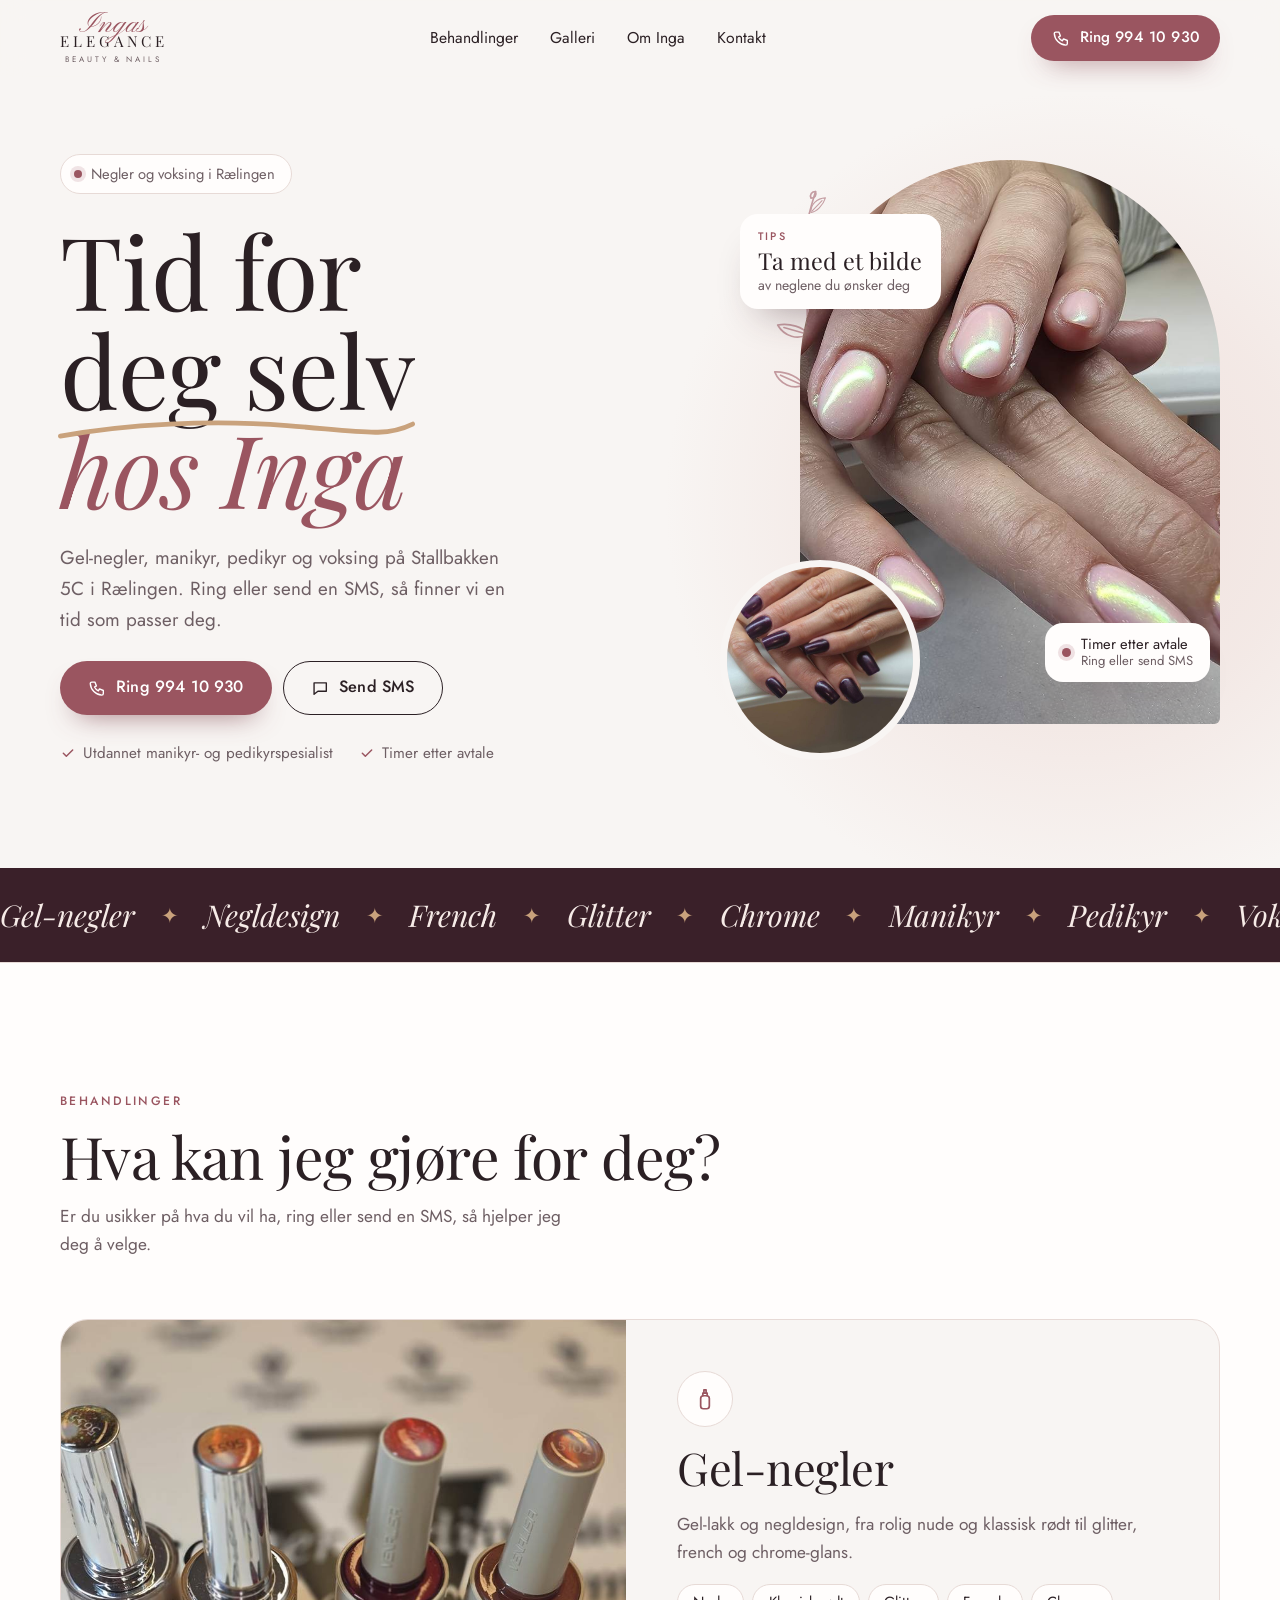
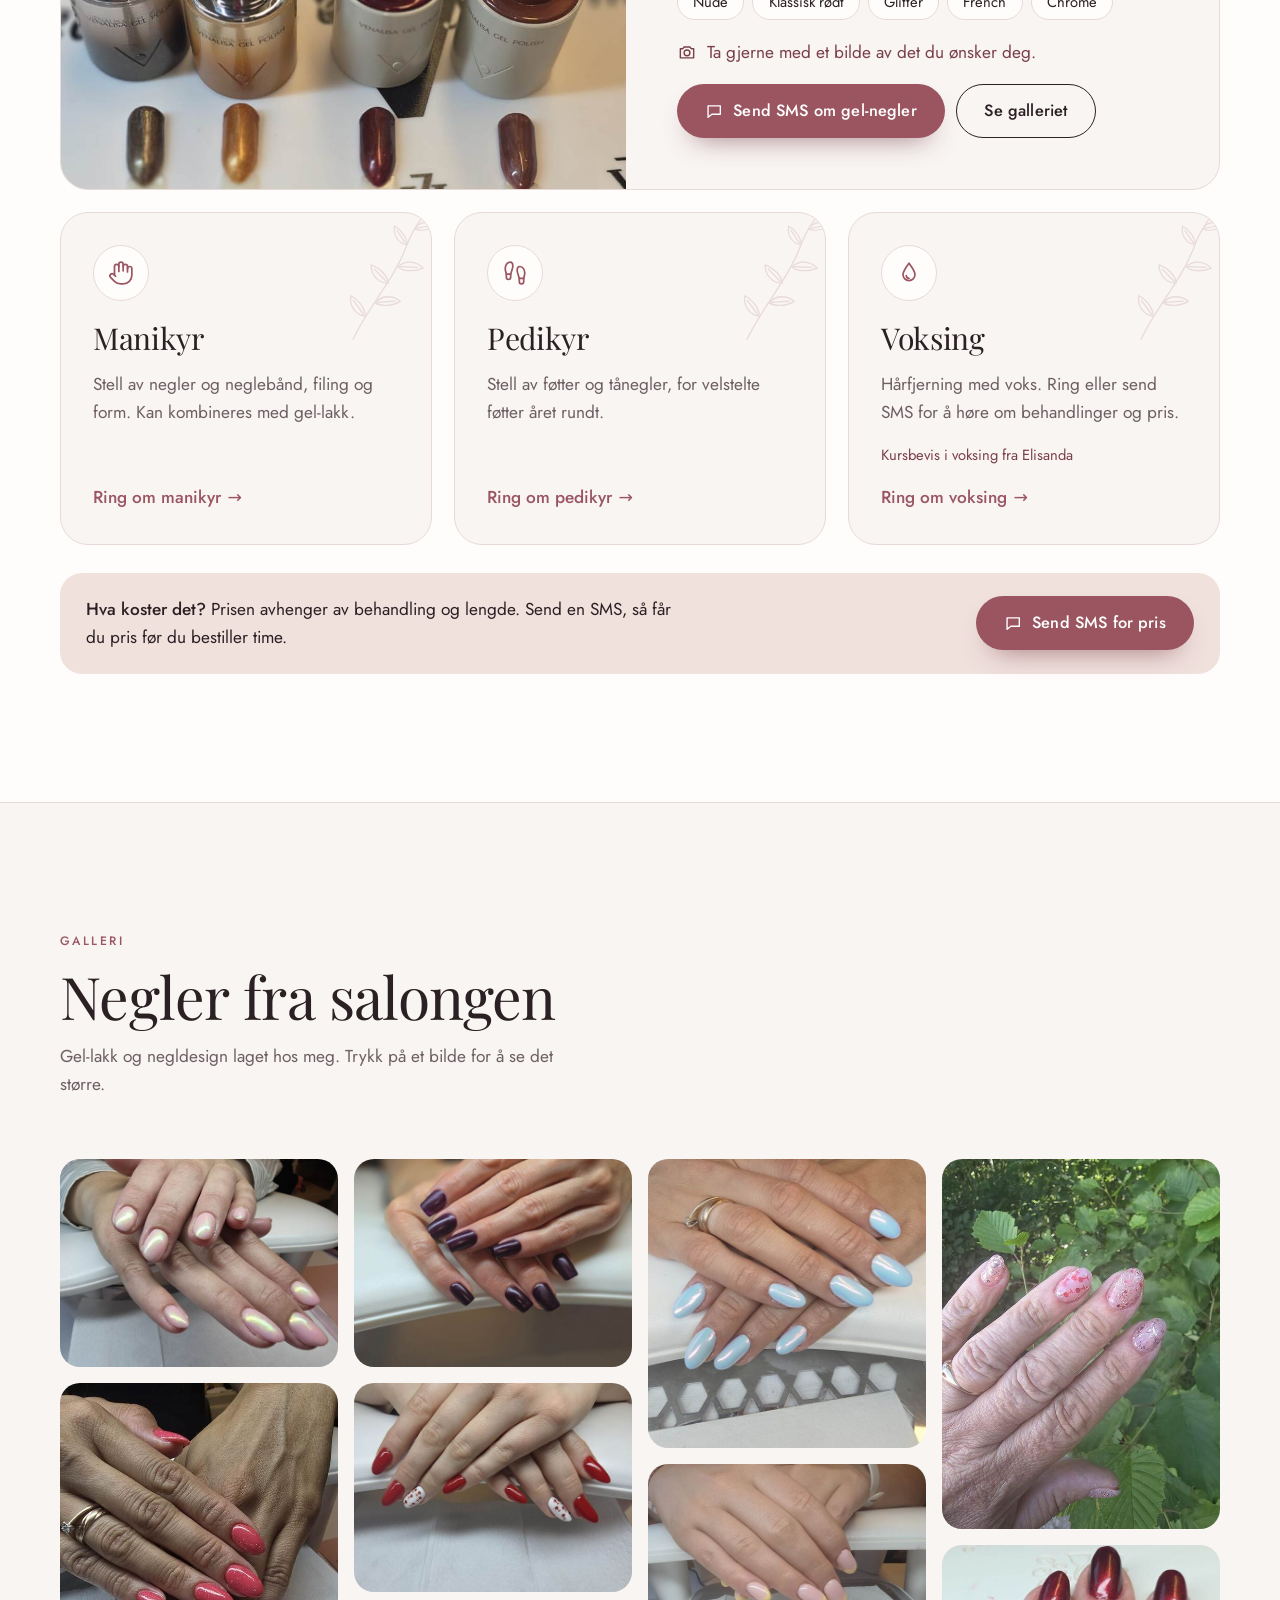
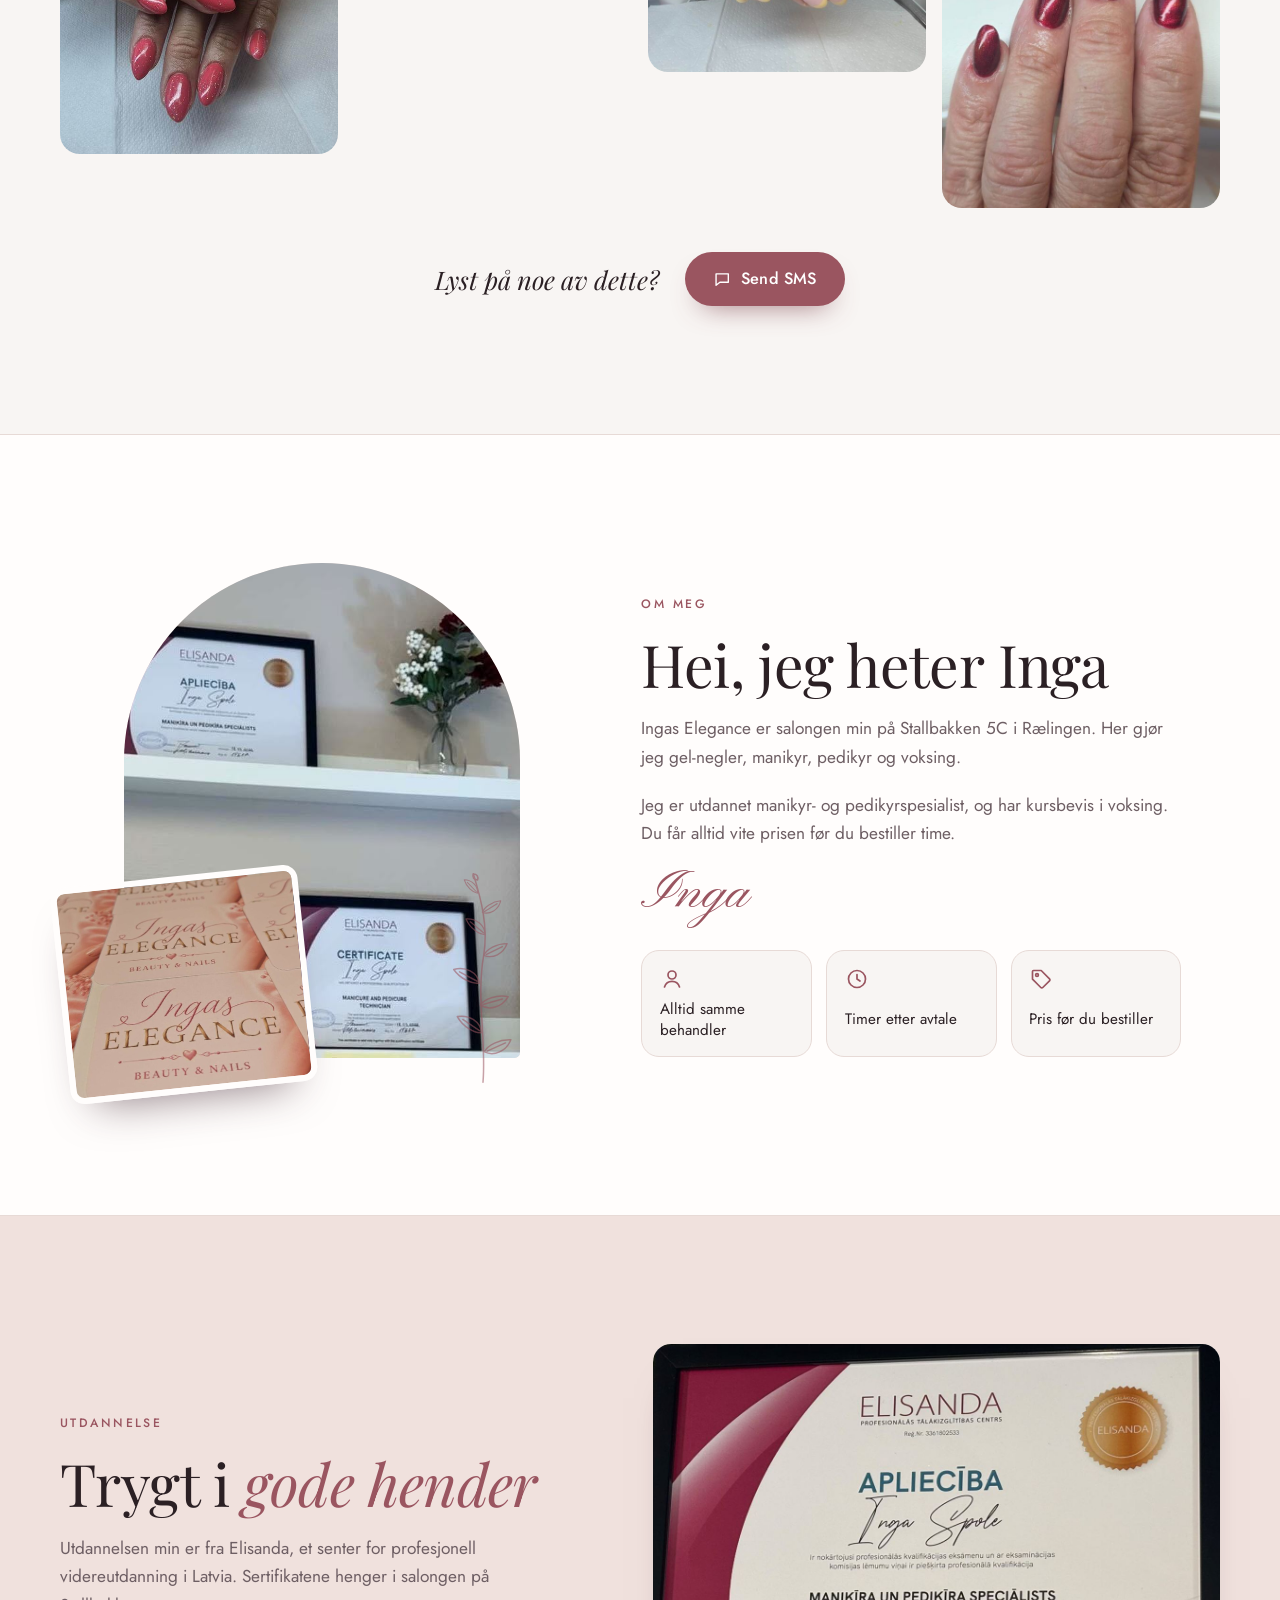
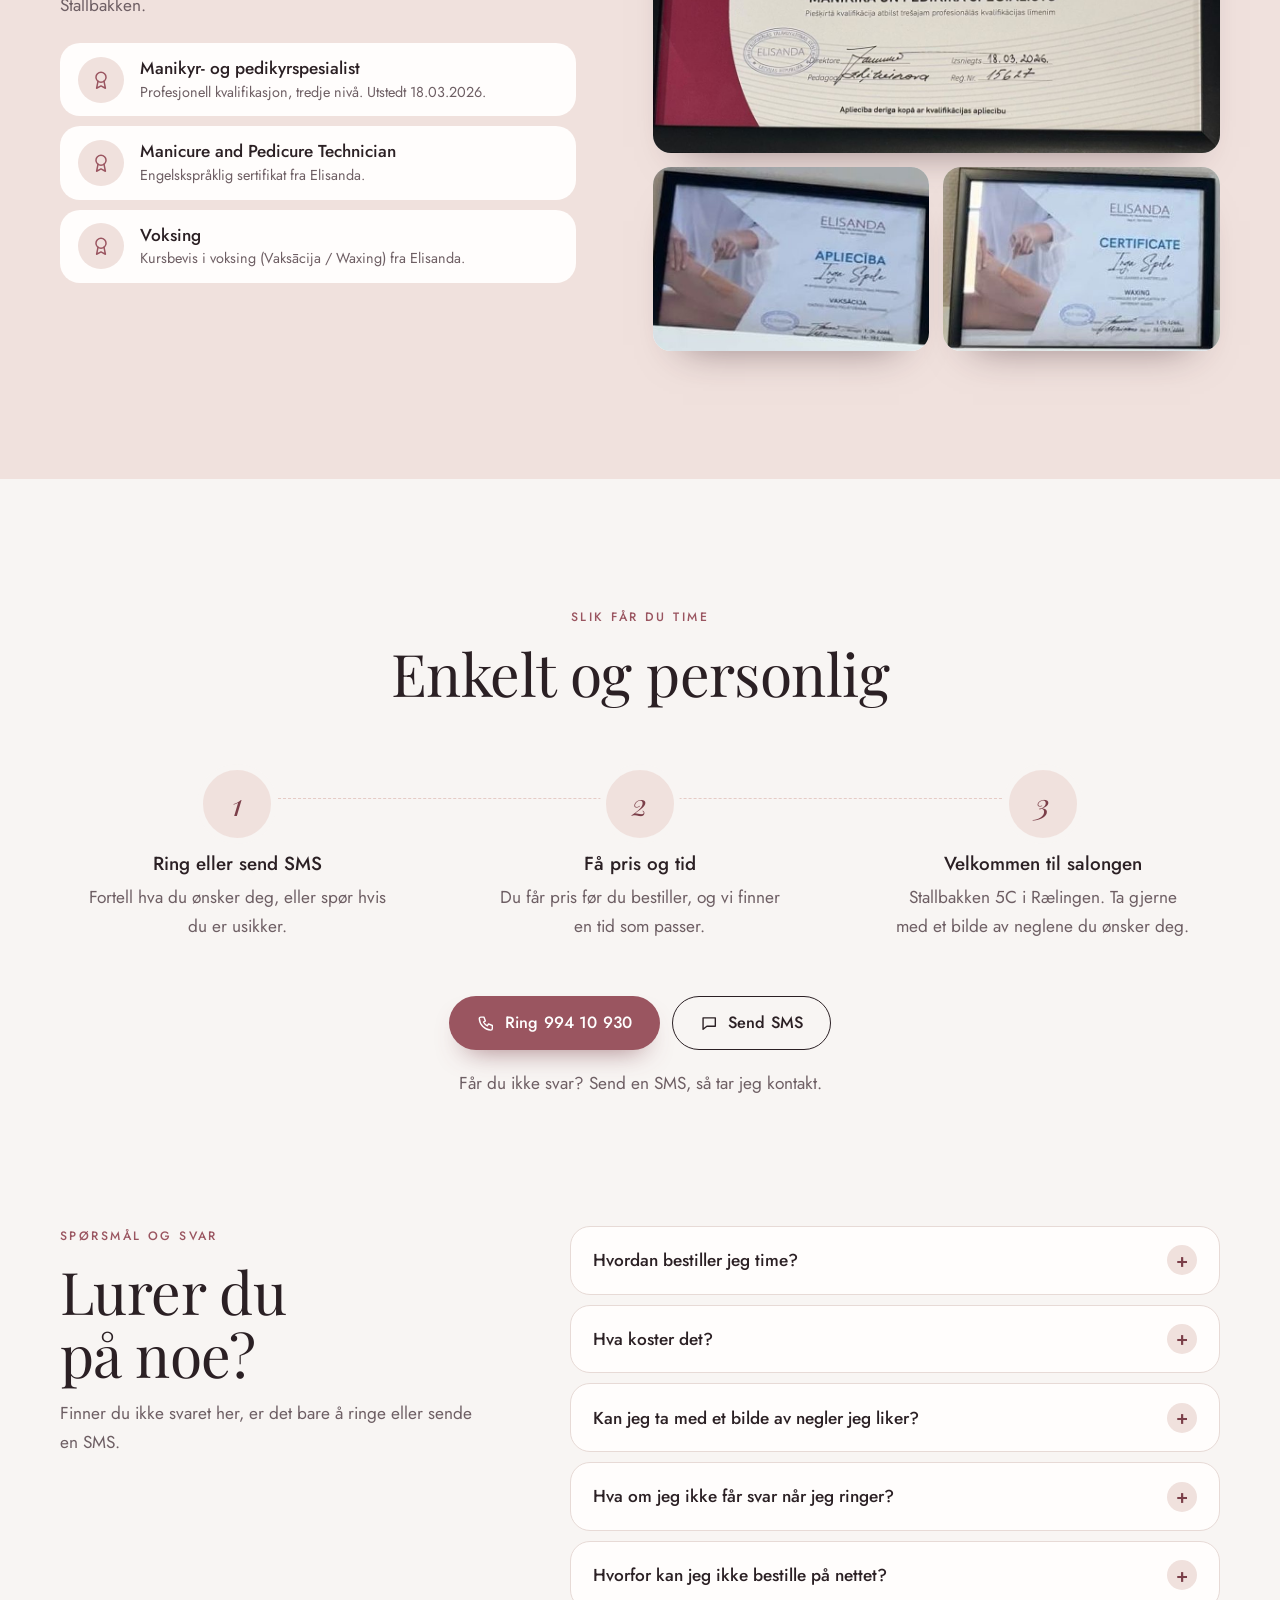
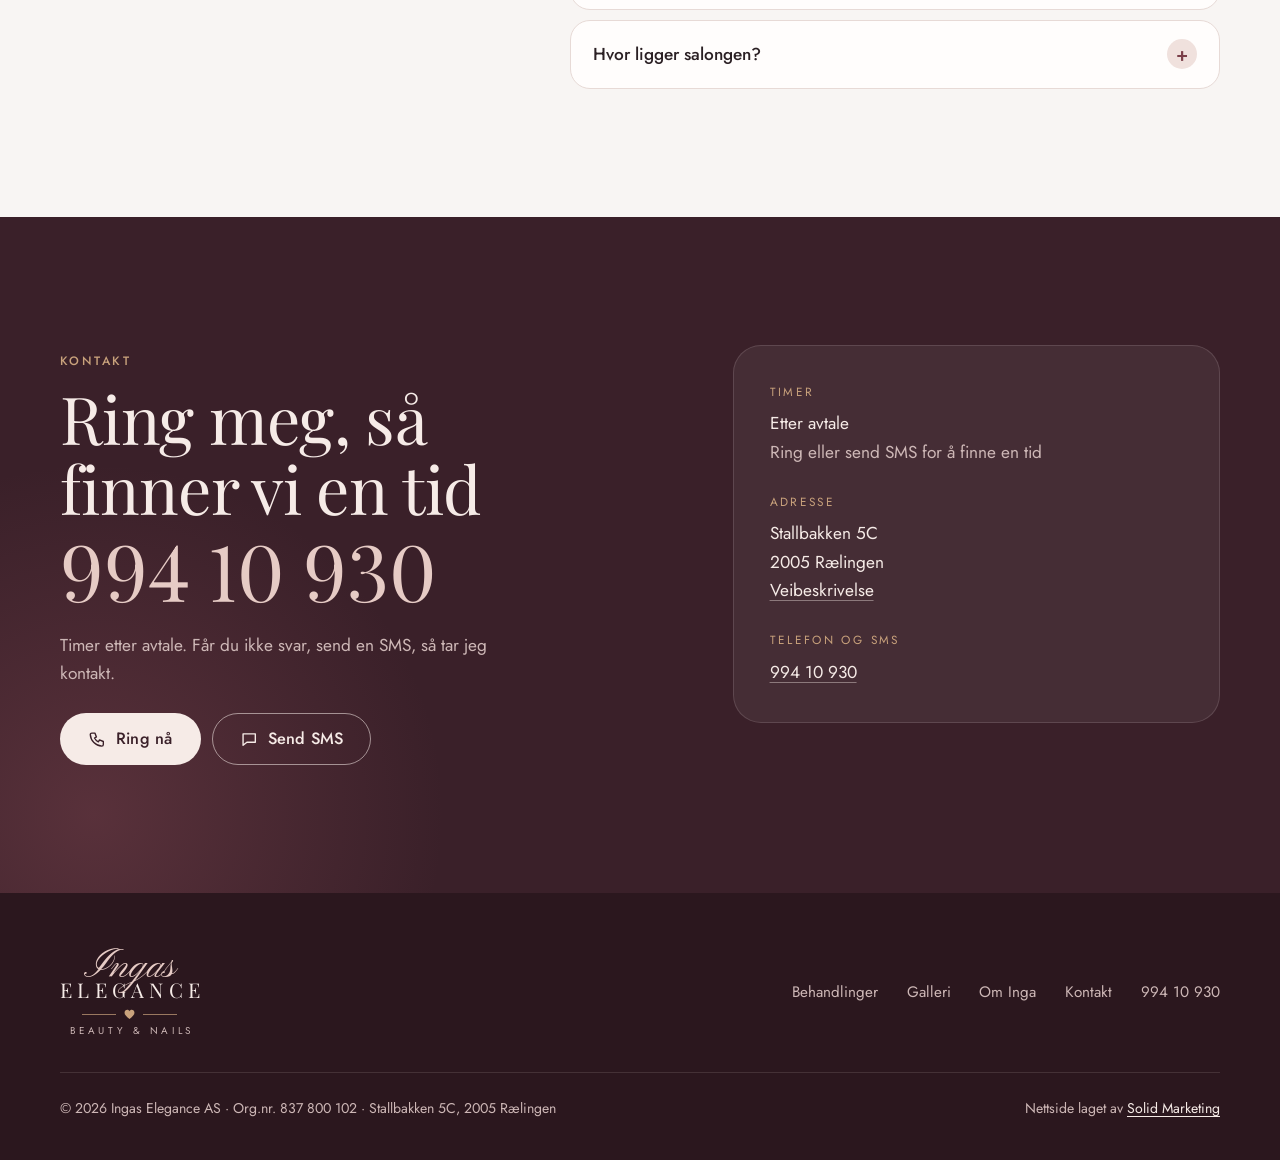
==== commit 03895d80: "Bruk www.ingaselegance.no som kanonisk adresse og rett SEO-feil - canonical, og:url, og:image, JSON-" ====
--- a/index.html
+++ b/index.html
@@ -5,32 +5,32 @@
 <meta name="viewport" content="width=device-width, initial-scale=1, viewport-fit=cover">
 <title>Ingas Elegance – negldesign, manikyr og pedikyr i Rælingen</title>
 <meta name="description" content="Gel-negler, manikyr, pedikyr og voksing på Stallbakken 5C i Rælingen. Timer etter avtale. Ring eller send SMS til Ingas Elegance på 994 10 930.">
-<link rel="canonical" href="https://ingaselegance.no/">
+<link rel="canonical" href="https://www.ingaselegance.no/">
 <meta property="og:title" content="Ingas Elegance – negldesign, manikyr og pedikyr i Rælingen">
 <meta property="og:description" content="Gel-negler, manikyr, pedikyr og voksing på Stallbakken 5C i Rælingen. Ring eller send SMS for å avtale time.">
 <meta property="og:type" content="website">
 <meta property="og:locale" content="nb_NO">
-<meta property="og:url" content="https://ingaselegance.no/">
-<meta property="og:image" content="https://ingaselegance.no/assets/img/og.jpg">
+<meta property="og:url" content="https://www.ingaselegance.no/">
+<meta property="og:image" content="https://www.ingaselegance.no/assets/img/og.jpg">
 <meta property="og:image:width" content="1200">
 <meta property="og:image:height" content="630">
 <meta property="og:image:alt" content="Ingas Elegance – gel-negler, manikyr, pedikyr og voksing på Stallbakken 5C i Rælingen. Ring 994 10 930.">
 <meta name="twitter:card" content="summary_large_image">
-<meta name="twitter:image" content="https://ingaselegance.no/assets/img/og.jpg">
+<meta name="twitter:image" content="https://www.ingaselegance.no/assets/img/og.jpg">
 <meta name="theme-color" content="#f8f5f3">
 <link rel="icon" href="/assets/img/favicon.svg" type="image/svg+xml">
 <link rel="apple-touch-icon" href="/assets/img/apple-touch-icon.png">
 <link rel="preload" href="/assets/fonts/playfair-display-latin.woff2" as="font" type="font/woff2" crossorigin>
 <link rel="preload" href="/assets/fonts/jost-latin.woff2" as="font" type="font/woff2" crossorigin>
-<link rel="stylesheet" href="/assets/css/site.css?v=1">
+<link rel="stylesheet" href="/assets/css/site.css?v=2">
 <script src="/assets/js/site.js?v=1" defer></script>
 <script type="application/ld+json">
 {
   "@context": "https://schema.org",
   "@type": "NailSalon",
   "name": "Ingas Elegance",
-  "url": "https://ingaselegance.no/",
-  "image": "https://ingaselegance.no/assets/img/og.jpg",
+  "url": "https://www.ingaselegance.no/",
+  "image": "https://www.ingaselegance.no/assets/img/og.jpg",
   "legalName": "Ingas Elegance AS",
   "taxID": "837800102",
   "telephone": "+4799410930",
@@ -60,7 +60,7 @@
 <a class="hopp" href="#innhold">Hopp til innhold</a>
 
 <header><div class="wrap">
-  <a class="logo" href="#" aria-label="Ingas Elegance, til toppen"><span class="logomerke" aria-hidden="true"><span class="skript">Ingas</span><span class="caps">Elegance</span><span class="undertekst">Beauty &amp; Nails</span></span></a>
+  <a class="logo" href="/" aria-label="Ingas Elegance, til forsiden"><span class="logomerke" aria-hidden="true"><span class="skript">Ingas</span><span class="caps">Elegance</span><span class="undertekst">Beauty &amp; Nails</span></span></a>
   <nav aria-label="Hovedmeny"><a href="#behandlinger">Behandlinger</a><a href="#galleri">Galleri</a><a href="#om">Om Inga</a><a href="#kontakt">Kontakt</a></nav>
   <a class="btn btn-fylt h-ring" href="tel:+4799410930"><svg viewBox="0 0 24 24" aria-hidden="true"><path d="M5 4h4l2 5-2.5 1.5a11 11 0 0 0 5 5L15 13l5 2v4a2 2 0 0 1-2 2A16 16 0 0 1 3 6a2 2 0 0 1 2-2"/></svg>Ring 994 10 930</a>
 </div></header>
@@ -88,8 +88,7 @@
 <main id="innhold">
 <section class="hero" aria-label="Velkommen"><div class="wrap">
   <div class="hero-tekst">
-    <span class="pille"><i aria-hidden="true"></i>Negler og voksing i Rælingen</span>
-    <h1>Tid for <span class="strek">deg selv<svg viewBox="0 0 250 20" preserveAspectRatio="none" aria-hidden="true"><path pathLength="1" d="M3 14C48 6 108 3 160 7S228 15 247 6"/></svg></span> <em>hos Inga</em></h1>
+    <h1><span class="pille"><i aria-hidden="true"></i>Negler og voksing i Rælingen</span> Tid for <span class="strek">deg selv<svg viewBox="0 0 250 20" preserveAspectRatio="none" aria-hidden="true"><path pathLength="1" d="M3 14C48 6 108 3 160 7S228 15 247 6"/></svg></span> <em>hos Inga</em></h1>
     <p>Gel-negler, manikyr, pedikyr og voksing på Stallbakken 5C i Rælingen. Ring eller send en SMS, så finner vi en tid som passer deg.</p>
     <div class="knapper">
       <a class="btn btn-fylt" href="tel:+4799410930"><svg viewBox="0 0 24 24" aria-hidden="true"><path d="M5 4h4l2 5-2.5 1.5a11 11 0 0 0 5 5L15 13l5 2v4a2 2 0 0 1-2 2A16 16 0 0 1 3 6a2 2 0 0 1 2-2"/></svg>Ring 994 10 930</a>
@@ -259,7 +258,7 @@
 
 <footer><div class="wrap">
   <div class="topp">
-    <a class="logo" href="#" aria-label="Ingas Elegance, til toppen"><span class="logomerke" aria-hidden="true"><span class="skript">Ingas</span><span class="caps">Elegance</span><span class="hjertelinje"><svg viewBox="0 0 20 20"><use href="#hjerte"/></svg></span><span class="undertekst">Beauty &amp; Nails</span></span></a>
+    <a class="logo" href="/" aria-label="Ingas Elegance, til forsiden"><span class="logomerke" aria-hidden="true"><span class="skript">Ingas</span><span class="caps">Elegance</span><span class="hjertelinje"><svg viewBox="0 0 20 20"><use href="#hjerte"/></svg></span><span class="undertekst">Beauty &amp; Nails</span></span></a>
     <div class="lenker"><a href="#behandlinger">Behandlinger</a><a href="#galleri">Galleri</a><a href="#om">Om Inga</a><a href="#kontakt">Kontakt</a><a href="tel:+4799410930">994 10 930</a></div>
   </div>
   <div class="bunn">
--- a/assets/css/site.css
+++ b/assets/css/site.css
@@ -76,6 +76,7 @@
 @media(max-width:860px){.hero .wrap{grid-template-columns:minmax(0,1fr)}}
 .hero-tekst{display:grid;gap:1.6rem;justify-items:start}
 .pille{display:inline-flex;align-items:center;gap:.6rem;background:var(--paper);border:1px solid var(--line);border-radius:999px;padding:.45rem 1rem .45rem .8rem;font-size:.92rem;color:var(--muted)}
+.hero h1 .pille{display:flex;width:fit-content;margin-bottom:1.6rem;font-family:var(--body);font-size:.92rem;font-weight:400;font-style:normal;line-height:1.65;letter-spacing:0;font-variation-settings:normal}
 .pille i{width:8px;height:8px;border-radius:50%;background:var(--rose);box-shadow:0 0 0 4px rgba(154,85,96,.15)}
 .hero h1{font-size:calc(clamp(3.2rem,8.4vw,6.7rem) * var(--d-scale));line-height:.98}
 .hero h1 em{display:block;color:var(--rose)}
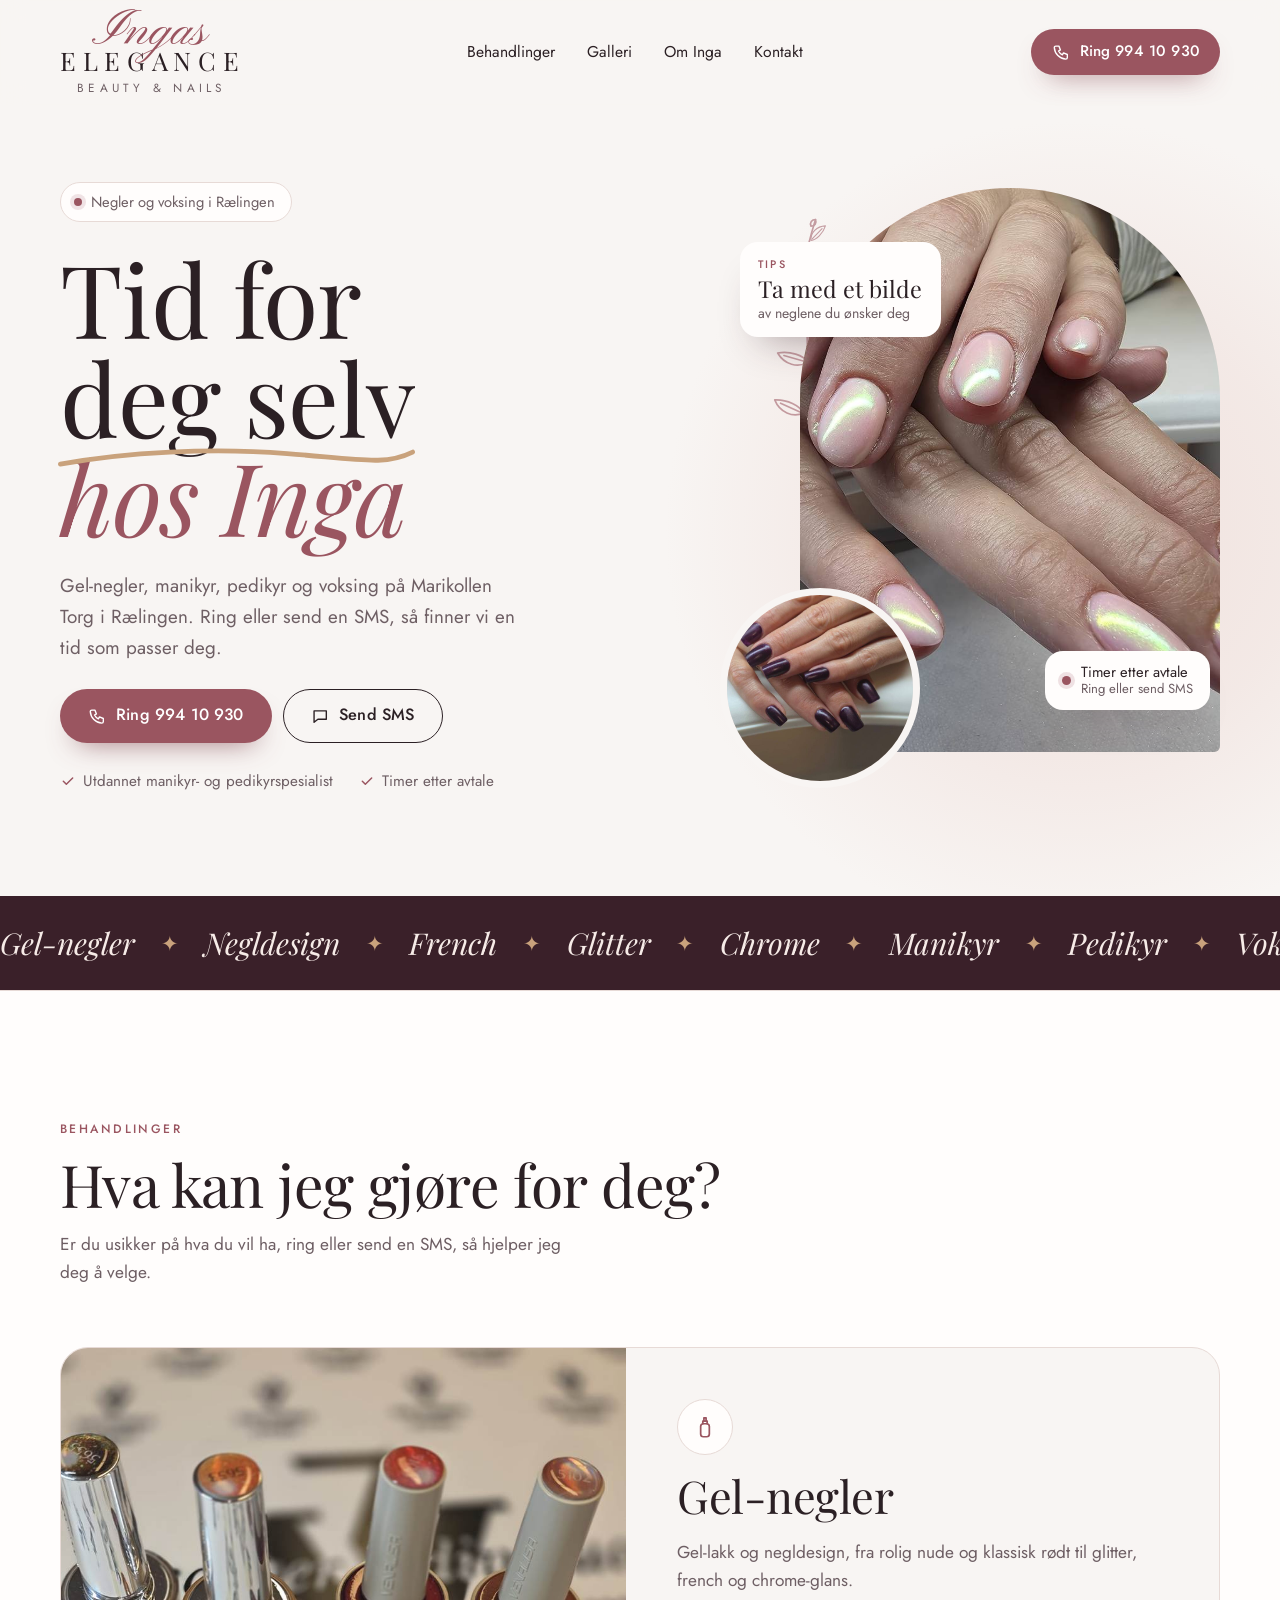
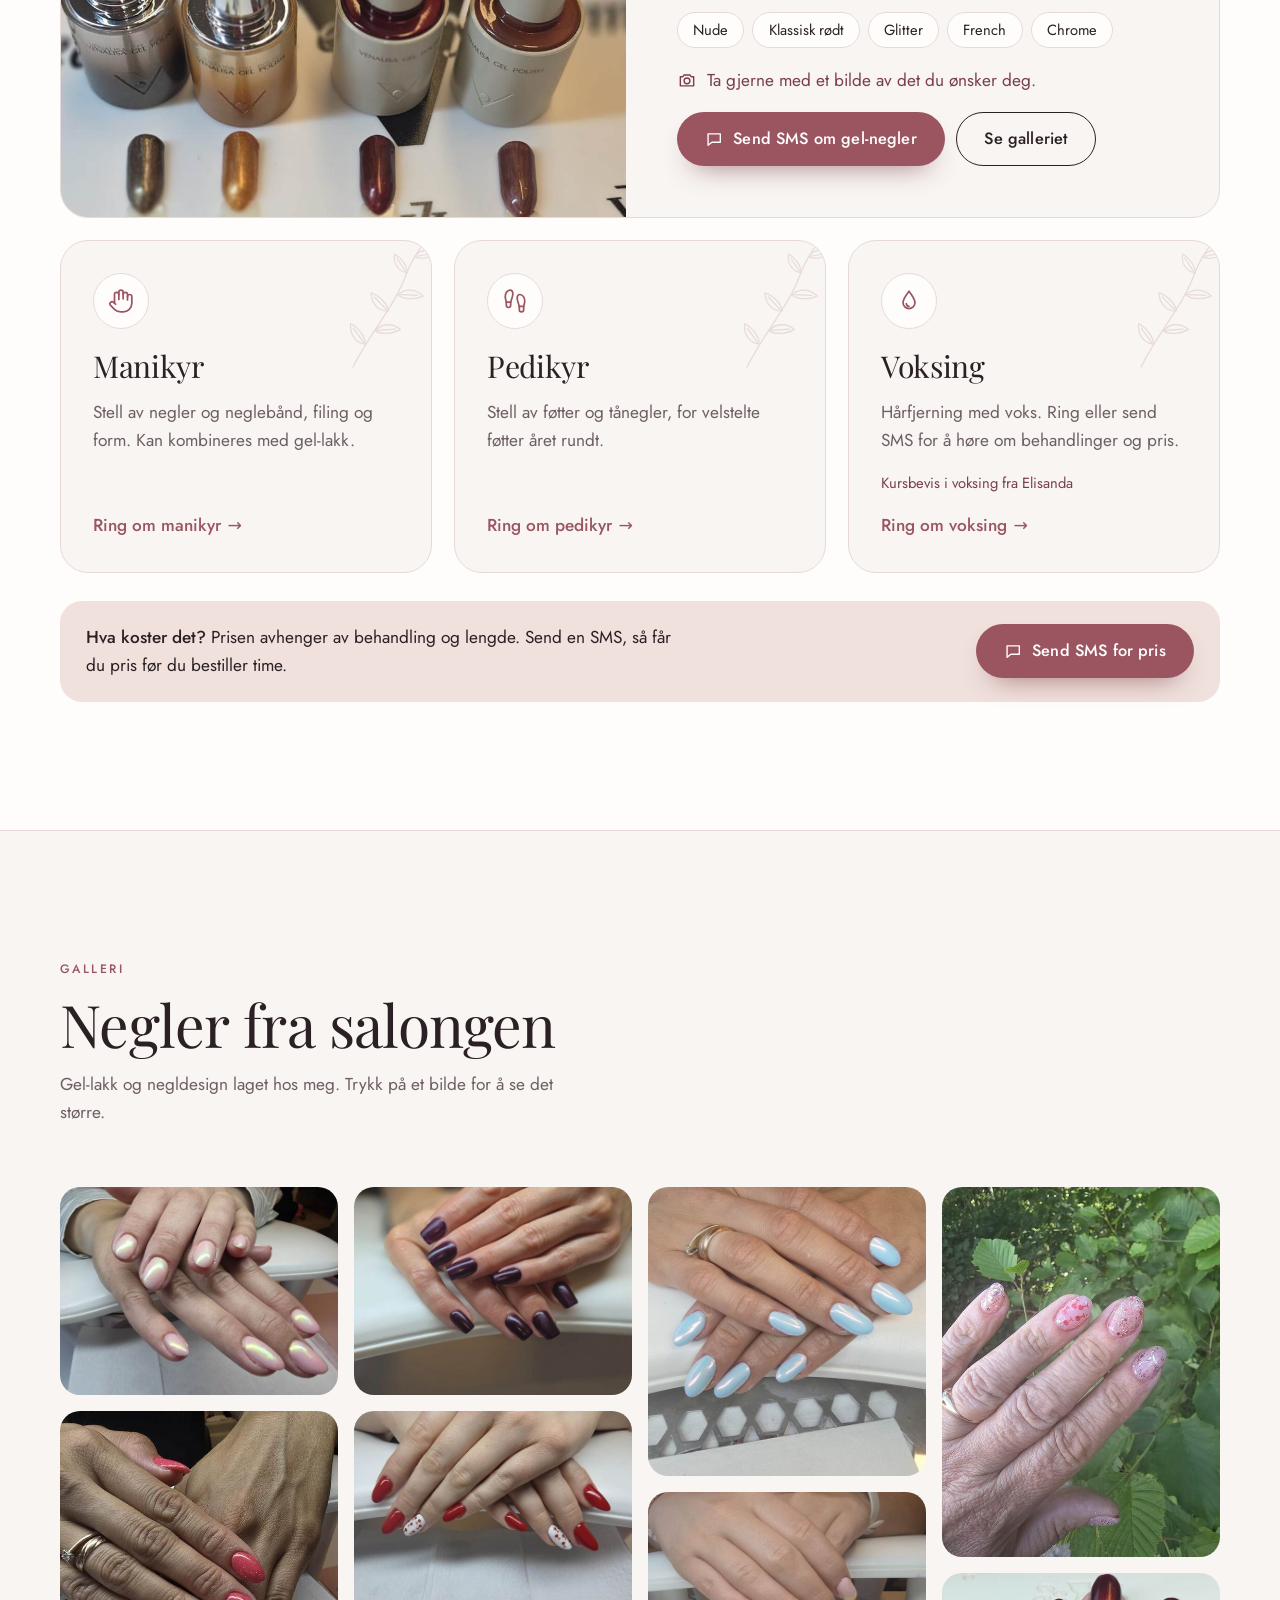
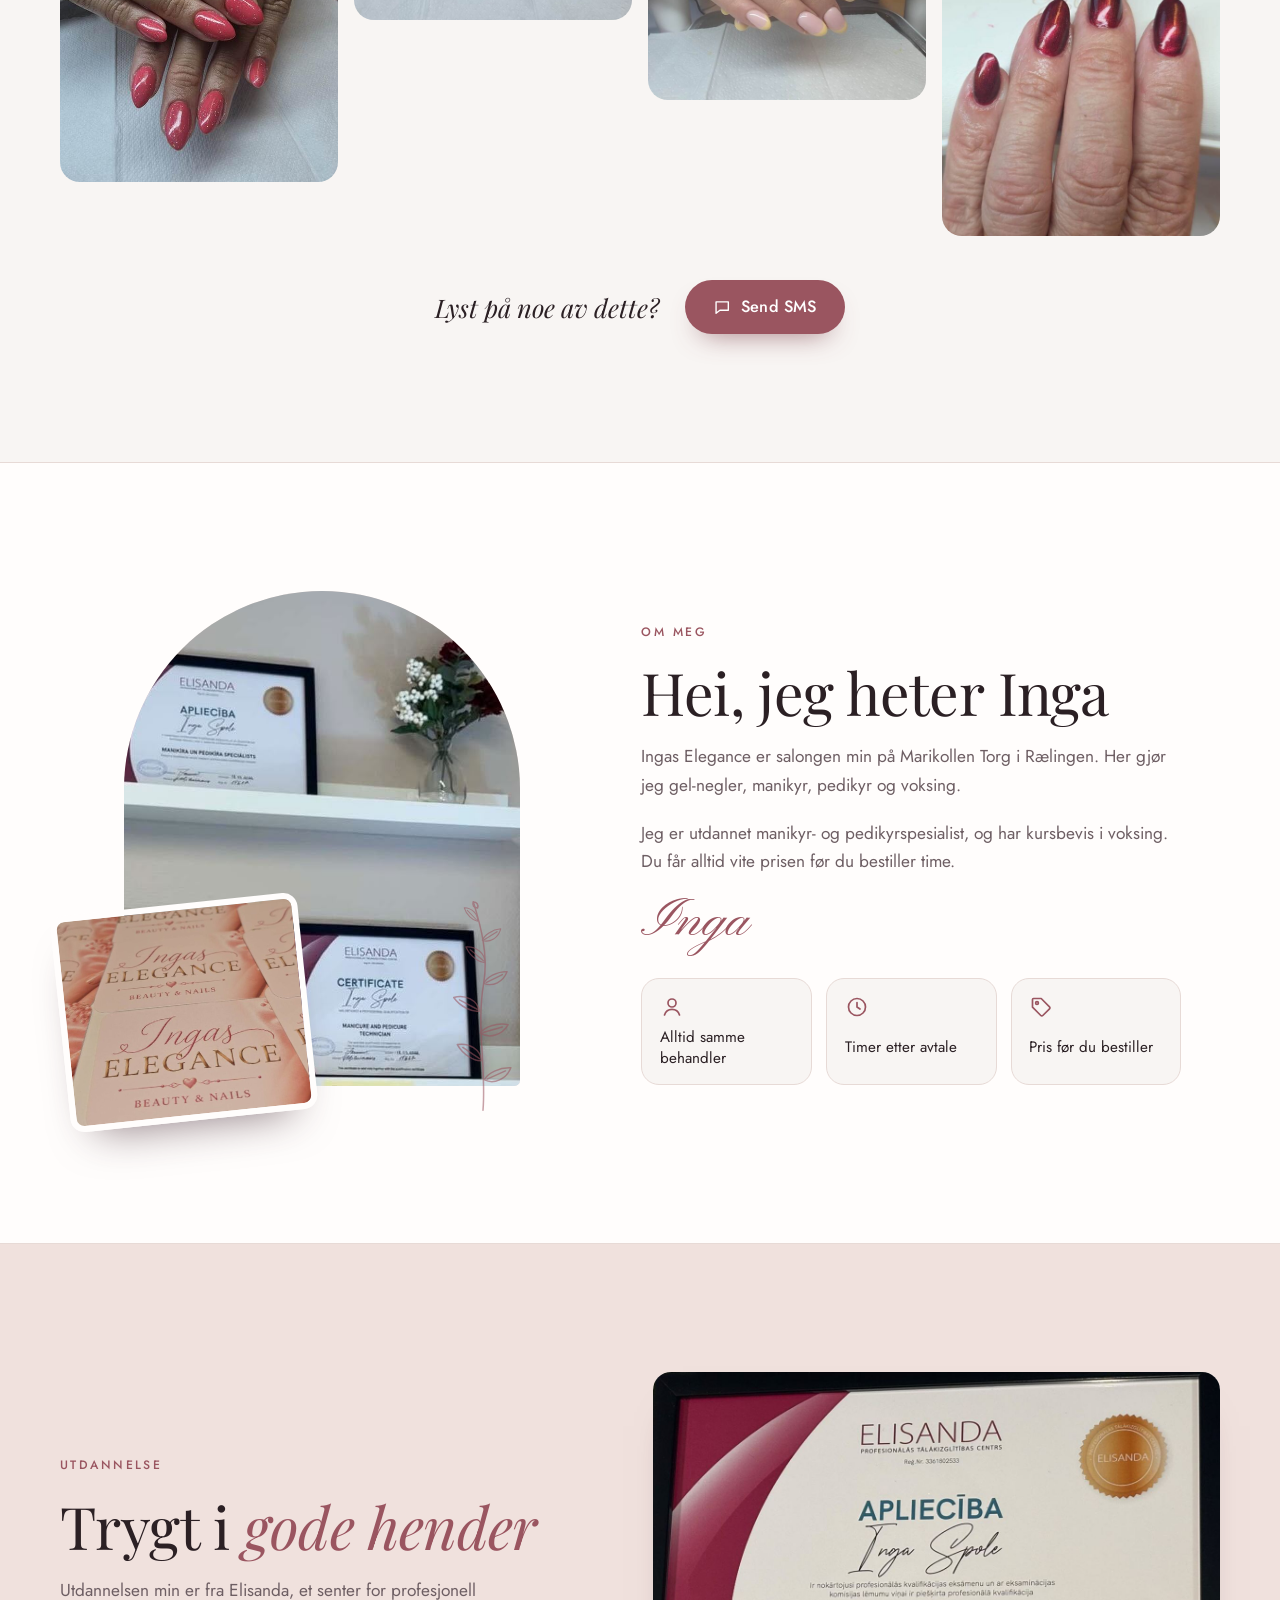
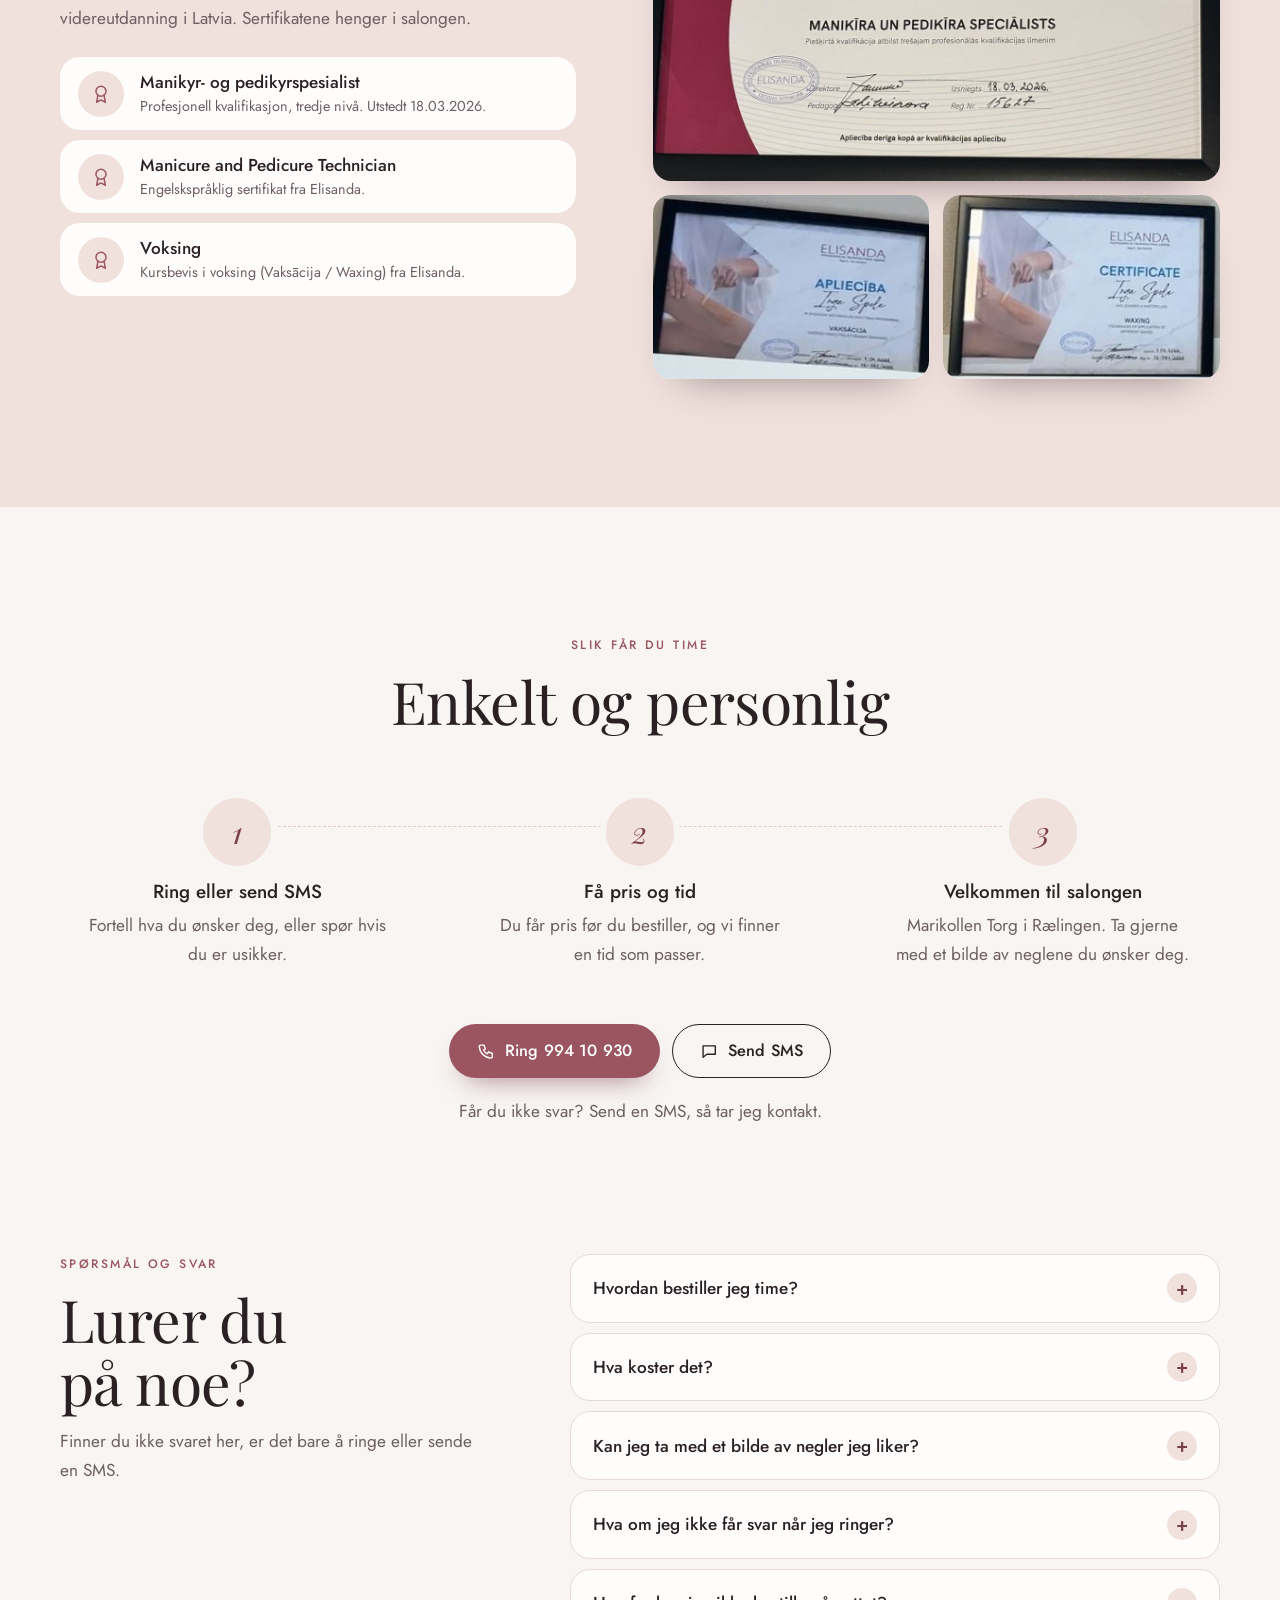
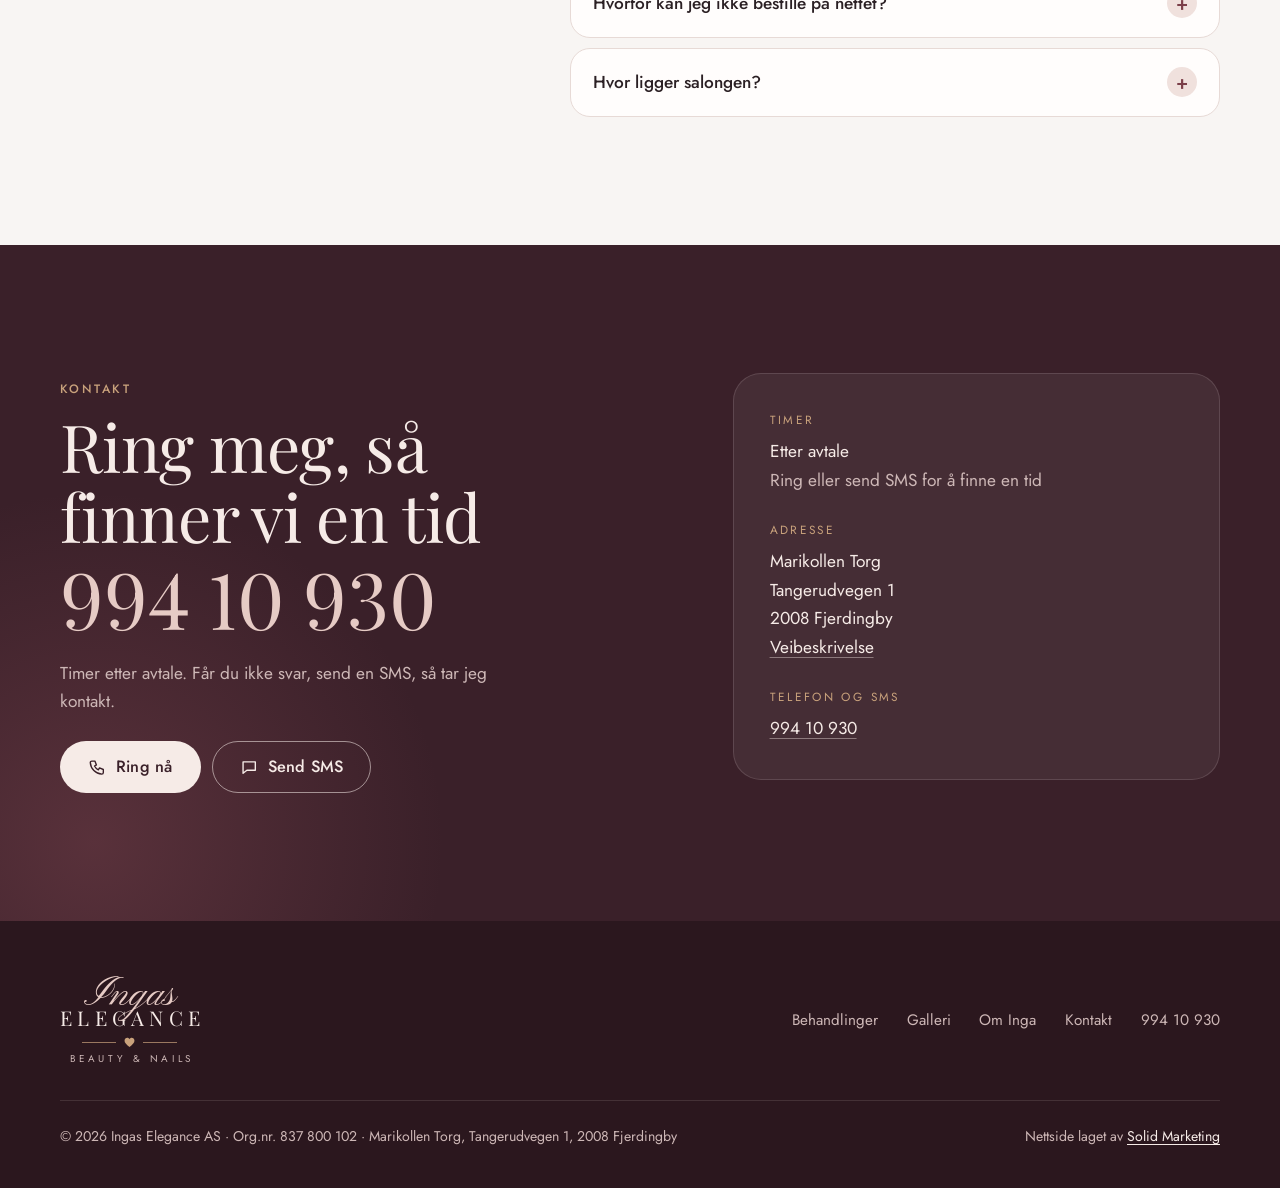
==== commit 8f904bd8: "Ny adresse: Marikollen Torg, Tangerudvegen 1, 2008 Fjerdingby Co-Authored-By: Claude Sonnet 5.5 <nor" ====
--- a/index.html
+++ b/index.html
@@ -4,17 +4,17 @@
 <meta charset="UTF-8">
 <meta name="viewport" content="width=device-width, initial-scale=1, viewport-fit=cover">
 <title>Ingas Elegance – negldesign, manikyr og pedikyr i Rælingen</title>
-<meta name="description" content="Gel-negler, manikyr, pedikyr og voksing på Stallbakken 5C i Rælingen. Timer etter avtale. Ring eller send SMS til Ingas Elegance på 994 10 930.">
+<meta name="description" content="Gel-negler, manikyr, pedikyr og voksing på Marikollen Torg i Rælingen. Timer etter avtale. Ring eller send SMS til Ingas Elegance på 994 10 930.">
 <link rel="canonical" href="https://www.ingaselegance.no/">
 <meta property="og:title" content="Ingas Elegance – negldesign, manikyr og pedikyr i Rælingen">
-<meta property="og:description" content="Gel-negler, manikyr, pedikyr og voksing på Stallbakken 5C i Rælingen. Ring eller send SMS for å avtale time.">
+<meta property="og:description" content="Gel-negler, manikyr, pedikyr og voksing på Marikollen Torg i Rælingen. Ring eller send SMS for å avtale time.">
 <meta property="og:type" content="website">
 <meta property="og:locale" content="nb_NO">
 <meta property="og:url" content="https://www.ingaselegance.no/">
 <meta property="og:image" content="https://www.ingaselegance.no/assets/img/og.jpg">
 <meta property="og:image:width" content="1200">
 <meta property="og:image:height" content="630">
-<meta property="og:image:alt" content="Ingas Elegance – gel-negler, manikyr, pedikyr og voksing på Stallbakken 5C i Rælingen. Ring 994 10 930.">
+<meta property="og:image:alt" content="Ingas Elegance – gel-negler, manikyr, pedikyr og voksing på Marikollen Torg i Rælingen. Ring 994 10 930.">
 <meta name="twitter:card" content="summary_large_image">
 <meta name="twitter:image" content="https://www.ingaselegance.no/assets/img/og.jpg">
 <meta name="theme-color" content="#f8f5f3">
@@ -36,12 +36,12 @@
   "telephone": "+4799410930",
   "address": {
     "@type": "PostalAddress",
-    "streetAddress": "Stallbakken 5C",
-    "postalCode": "2005",
-    "addressLocality": "Rælingen",
+    "streetAddress": "Marikollen Torg, Tangerudvegen 1",
+    "postalCode": "2008",
+    "addressLocality": "Fjerdingby",
     "addressCountry": "NO"
   },
-  "description": "Gel-negler, manikyr, pedikyr og voksing på Stallbakken 5C i Rælingen. Timer etter avtale.",
+  "description": "Gel-negler, manikyr, pedikyr og voksing på Marikollen Torg i Rælingen. Timer etter avtale.",
   "founder": { "@type": "Person", "name": "Inga Spole" },
   "hasOfferCatalog": {
     "@type": "OfferCatalog",
@@ -89,7 +89,7 @@
 <section class="hero" aria-label="Velkommen"><div class="wrap">
   <div class="hero-tekst">
     <h1><span class="pille"><i aria-hidden="true"></i>Negler og voksing i Rælingen</span> Tid for <span class="strek">deg selv<svg viewBox="0 0 250 20" preserveAspectRatio="none" aria-hidden="true"><path pathLength="1" d="M3 14C48 6 108 3 160 7S228 15 247 6"/></svg></span> <em>hos Inga</em></h1>
-    <p>Gel-negler, manikyr, pedikyr og voksing på Stallbakken 5C i Rælingen. Ring eller send en SMS, så finner vi en tid som passer deg.</p>
+    <p>Gel-negler, manikyr, pedikyr og voksing på Marikollen Torg i Rælingen. Ring eller send en SMS, så finner vi en tid som passer deg.</p>
     <div class="knapper">
       <a class="btn btn-fylt" href="tel:+4799410930"><svg viewBox="0 0 24 24" aria-hidden="true"><path d="M5 4h4l2 5-2.5 1.5a11 11 0 0 0 5 5L15 13l5 2v4a2 2 0 0 1-2 2A16 16 0 0 1 3 6a2 2 0 0 1 2-2"/></svg>Ring 994 10 930</a>
       <a class="btn btn-linje" href="sms:+4799410930"><svg viewBox="0 0 24 24" aria-hidden="true"><path d="M4 5h16v11H9l-5 4z"/></svg>Send SMS</a>
@@ -180,7 +180,7 @@
   <div class="tekst vis">
     <span class="label">Om meg</span>
     <h2 class="h2" id="om-tittel">Hei, jeg heter Inga</h2>
-    <p>Ingas Elegance er salongen min på Stallbakken 5C i Rælingen. Her gjør jeg gel-negler, manikyr, pedikyr og voksing.</p>
+    <p>Ingas Elegance er salongen min på Marikollen Torg i Rælingen. Her gjør jeg gel-negler, manikyr, pedikyr og voksing.</p>
     <p>Jeg er utdannet manikyr- og pedikyrspesialist, og har kursbevis i voksing. Du får alltid vite prisen før du bestiller time.</p>
     <span class="signatur" aria-hidden="true">Inga</span>
     <div class="verdier">
@@ -195,7 +195,7 @@
   <div class="sert-tekst vis">
     <span class="label">Utdannelse</span>
     <h2 class="h2" id="sert-tittel">Trygt i <em>gode hender</em></h2>
-    <p>Utdannelsen min er fra Elisanda, et senter for profesjonell videreutdanning i Latvia. Sertifikatene henger i salongen på Stallbakken.</p>
+    <p>Utdannelsen min er fra Elisanda, et senter for profesjonell videreutdanning i Latvia. Sertifikatene henger i salongen.</p>
     <ul class="bevis">
       <li><span class="ikon"><svg aria-hidden="true"><use href="#medalje"/></svg></span><span><b>Manikyr- og pedikyrspesialist</b><small>Profesjonell kvalifikasjon, tredje nivå. Utstedt 18.03.2026.</small></span></li>
       <li><span class="ikon"><svg aria-hidden="true"><use href="#medalje"/></svg></span><span><b>Manicure and Pedicure Technician</b><small>Engelskspråklig sertifikat fra Elisanda.</small></span></li>
@@ -214,7 +214,7 @@
   <ol class="steg">
     <li class="vis"><h3>Ring eller send SMS</h3><p>Fortell hva du ønsker deg, eller spør hvis du er usikker.</p></li>
     <li class="vis"><h3>Få pris og tid</h3><p>Du får pris før du bestiller, og vi finner en tid som passer.</p></li>
-    <li class="vis"><h3>Velkommen til salongen</h3><p>Stallbakken 5C i Rælingen. Ta gjerne med et bilde av neglene du ønsker deg.</p></li>
+    <li class="vis"><h3>Velkommen til salongen</h3><p>Marikollen Torg i Rælingen. Ta gjerne med et bilde av neglene du ønsker deg.</p></li>
   </ol>
   <div class="etter vis">
     <div class="knapper" style="justify-content:center">
@@ -233,7 +233,7 @@
     <details><summary>Kan jeg ta med et bilde av negler jeg liker?</summary><p>Ja, ta gjerne med et bilde av det du ønsker deg, enten det er nude, french, glitter eller chrome.</p></details>
     <details><summary>Hva om jeg ikke får svar når jeg ringer?</summary><p>Send en SMS, så tar jeg kontakt.</p></details>
     <details><summary>Hvorfor kan jeg ikke bestille på nettet?</summary><p>Jeg vil heller snakke med deg. Da finner vi riktig behandling og en tid som passer, og du får vite prisen før du bestiller.</p></details>
-    <details><summary>Hvor ligger salongen?</summary><p>Stallbakken 5C, 2005 Rælingen. <a href="https://www.google.com/maps/search/?api=1&amp;query=Stallbakken%205C%2C%202005%20R%C3%A6lingen" target="_blank" rel="noopener">Se veibeskrivelse</a></p></details>
+    <details><summary>Hvor ligger salongen?</summary><p>Marikollen Torg, Tangerudvegen 1, 2008 Fjerdingby (Rælingen). <a href="https://www.google.com/maps/search/?api=1&amp;query=Marikollen%20Torg%2C%20Tangerudvegen%201%2C%202008%20Fjerdingby" target="_blank" rel="noopener">Se veibeskrivelse</a></p></details>
   </div>
 </div></section>
 
@@ -250,7 +250,7 @@
   </div>
   <dl class="infokort vis">
     <div><dt>Timer</dt><dd>Etter avtale<br><span class="svak">Ring eller send SMS for å finne en tid</span></dd></div>
-    <div><dt>Adresse</dt><dd>Stallbakken 5C<br>2005 Rælingen<br><a href="https://www.google.com/maps/search/?api=1&amp;query=Stallbakken%205C%2C%202005%20R%C3%A6lingen" target="_blank" rel="noopener">Veibeskrivelse</a></dd></div>
+    <div><dt>Adresse</dt><dd>Marikollen Torg<br>Tangerudvegen 1<br>2008 Fjerdingby<br><a href="https://www.google.com/maps/search/?api=1&amp;query=Marikollen%20Torg%2C%20Tangerudvegen%201%2C%202008%20Fjerdingby" target="_blank" rel="noopener">Veibeskrivelse</a></dd></div>
     <div><dt>Telefon og SMS</dt><dd><a href="tel:+4799410930">994 10 930</a></dd></div>
   </dl>
 </div></section>
@@ -262,7 +262,7 @@
     <div class="lenker"><a href="#behandlinger">Behandlinger</a><a href="#galleri">Galleri</a><a href="#om">Om Inga</a><a href="#kontakt">Kontakt</a><a href="tel:+4799410930">994 10 930</a></div>
   </div>
   <div class="bunn">
-    <span>© 2026 Ingas Elegance AS · Org.nr. 837 800 102 · Stallbakken 5C, 2005 Rælingen</span>
+    <span>© 2026 Ingas Elegance AS · Org.nr. 837 800 102 · Marikollen Torg, Tangerudvegen 1, 2008 Fjerdingby</span>
     <span>Nettside laget av <a href="https://solidmarketing.no" target="_blank" rel="noopener">Solid Marketing</a></span>
   </div>
 </div></footer>
--- a/assets/css/site.css
+++ b/assets/css/site.css
@@ -59,6 +59,17 @@
 .logomerke .skript{position:relative;z-index:1;font-family:var(--signatur);font-size:1.8rem;line-height:.9;color:var(--rose);margin-bottom:-.3rem;padding-inline:.2em}
 .logomerke .caps{font-family:var(--display);font-size:calc(1rem * var(--d-scale));letter-spacing:.26em;margin-right:-.26em;text-transform:uppercase;font-variation-settings:var(--d-var)}
 .logomerke .undertekst{font-size:.5rem;letter-spacing:.36em;margin-right:-.36em;text-transform:uppercase;color:var(--muted);margin-top:.4rem}
+/* Større logo i toppfeltet (kun header – footer og 404 er uendret) */
+header .wrap{min-height:104px}
+header .logomerke .skript{font-size:3.1rem;margin-bottom:-.45rem}
+header .logomerke .caps{font-size:calc(1.7rem * var(--d-scale))}
+header .logomerke .undertekst{font-size:.74rem;margin-top:.55rem}
+@media(max-width:600px){
+  header .wrap{min-height:88px}
+  header .logomerke .skript{font-size:2.5rem;margin-bottom:-.38rem}
+  header .logomerke .caps{font-size:calc(1.38rem * var(--d-scale))}
+  header .logomerke .undertekst{font-size:.62rem;margin-top:.45rem}
+}
 .hjertelinje{display:flex;align-items:center;gap:.5rem;margin-top:.5rem;color:var(--gold)}
 .hjertelinje::before,.hjertelinje::after{content:"";width:34px;height:1px;background:currentColor;opacity:.7}
 .hjertelinje svg{width:11px;height:11px;fill:currentColor}
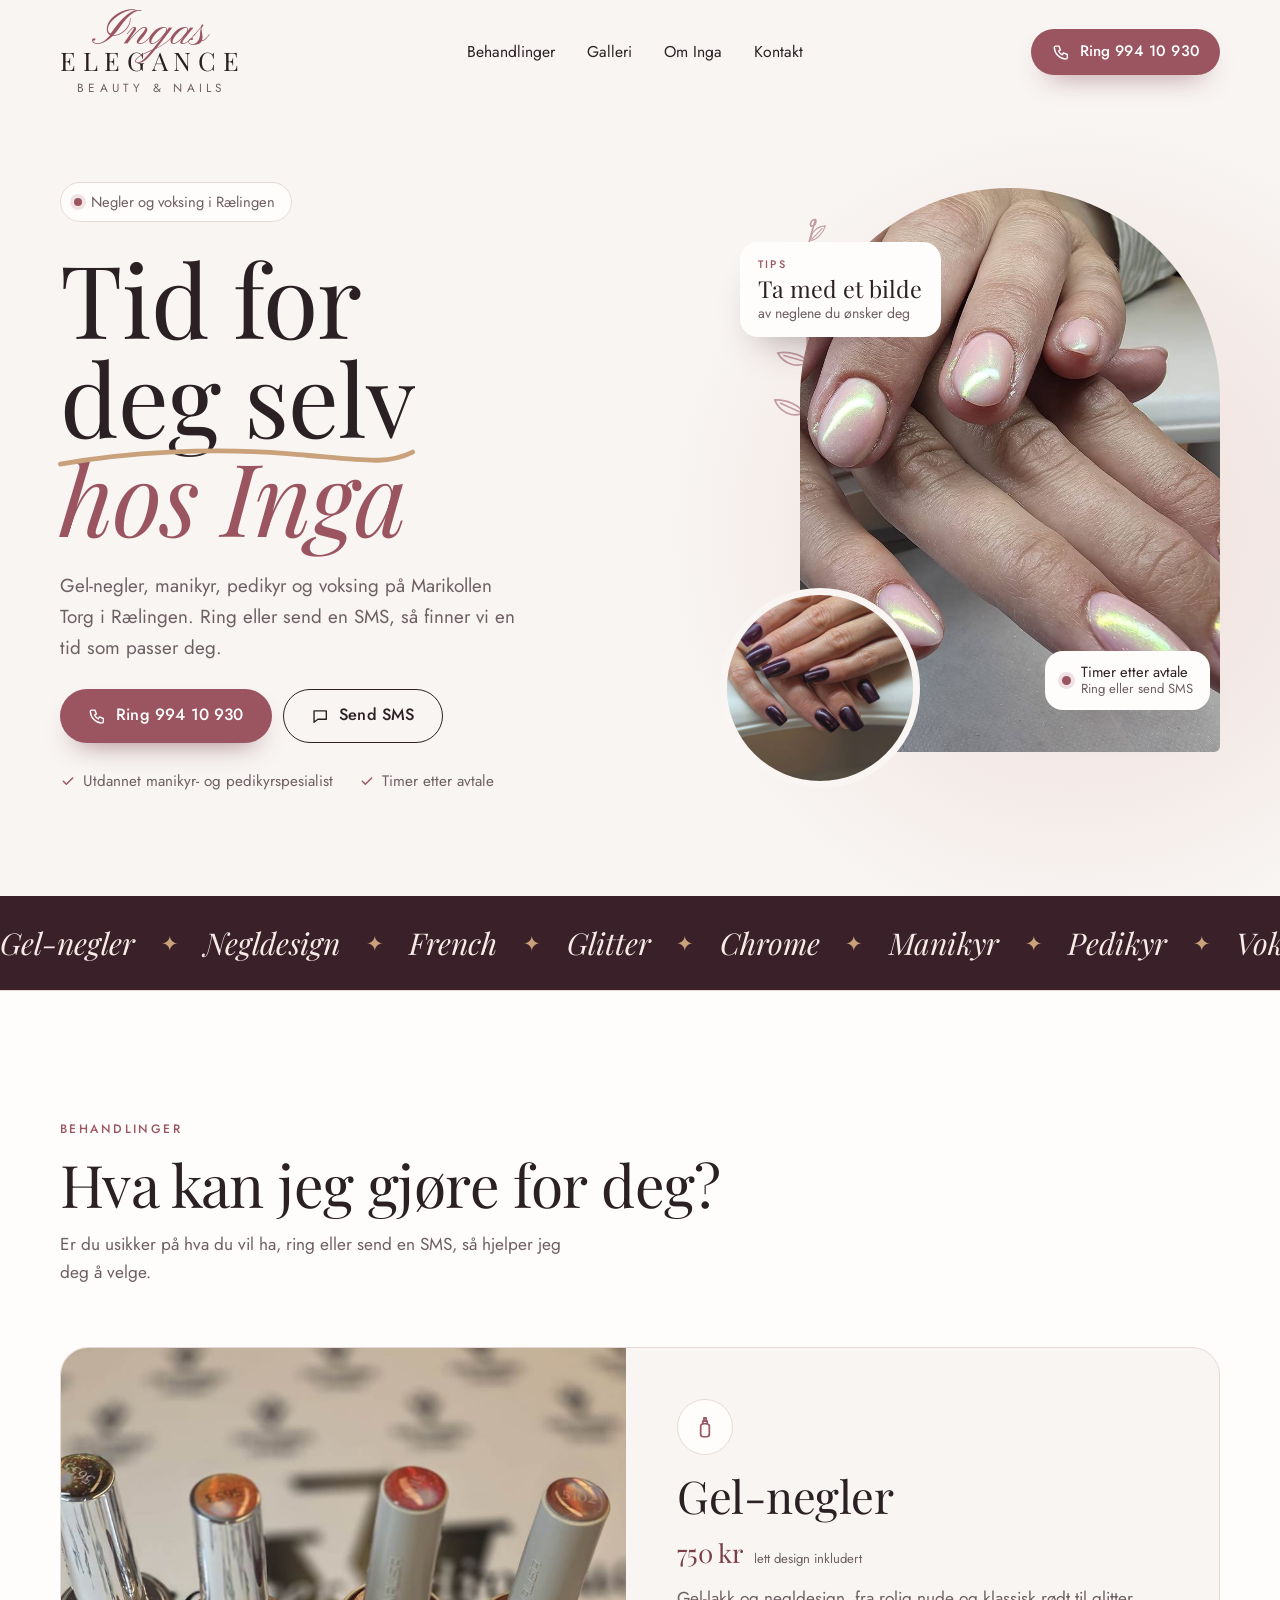
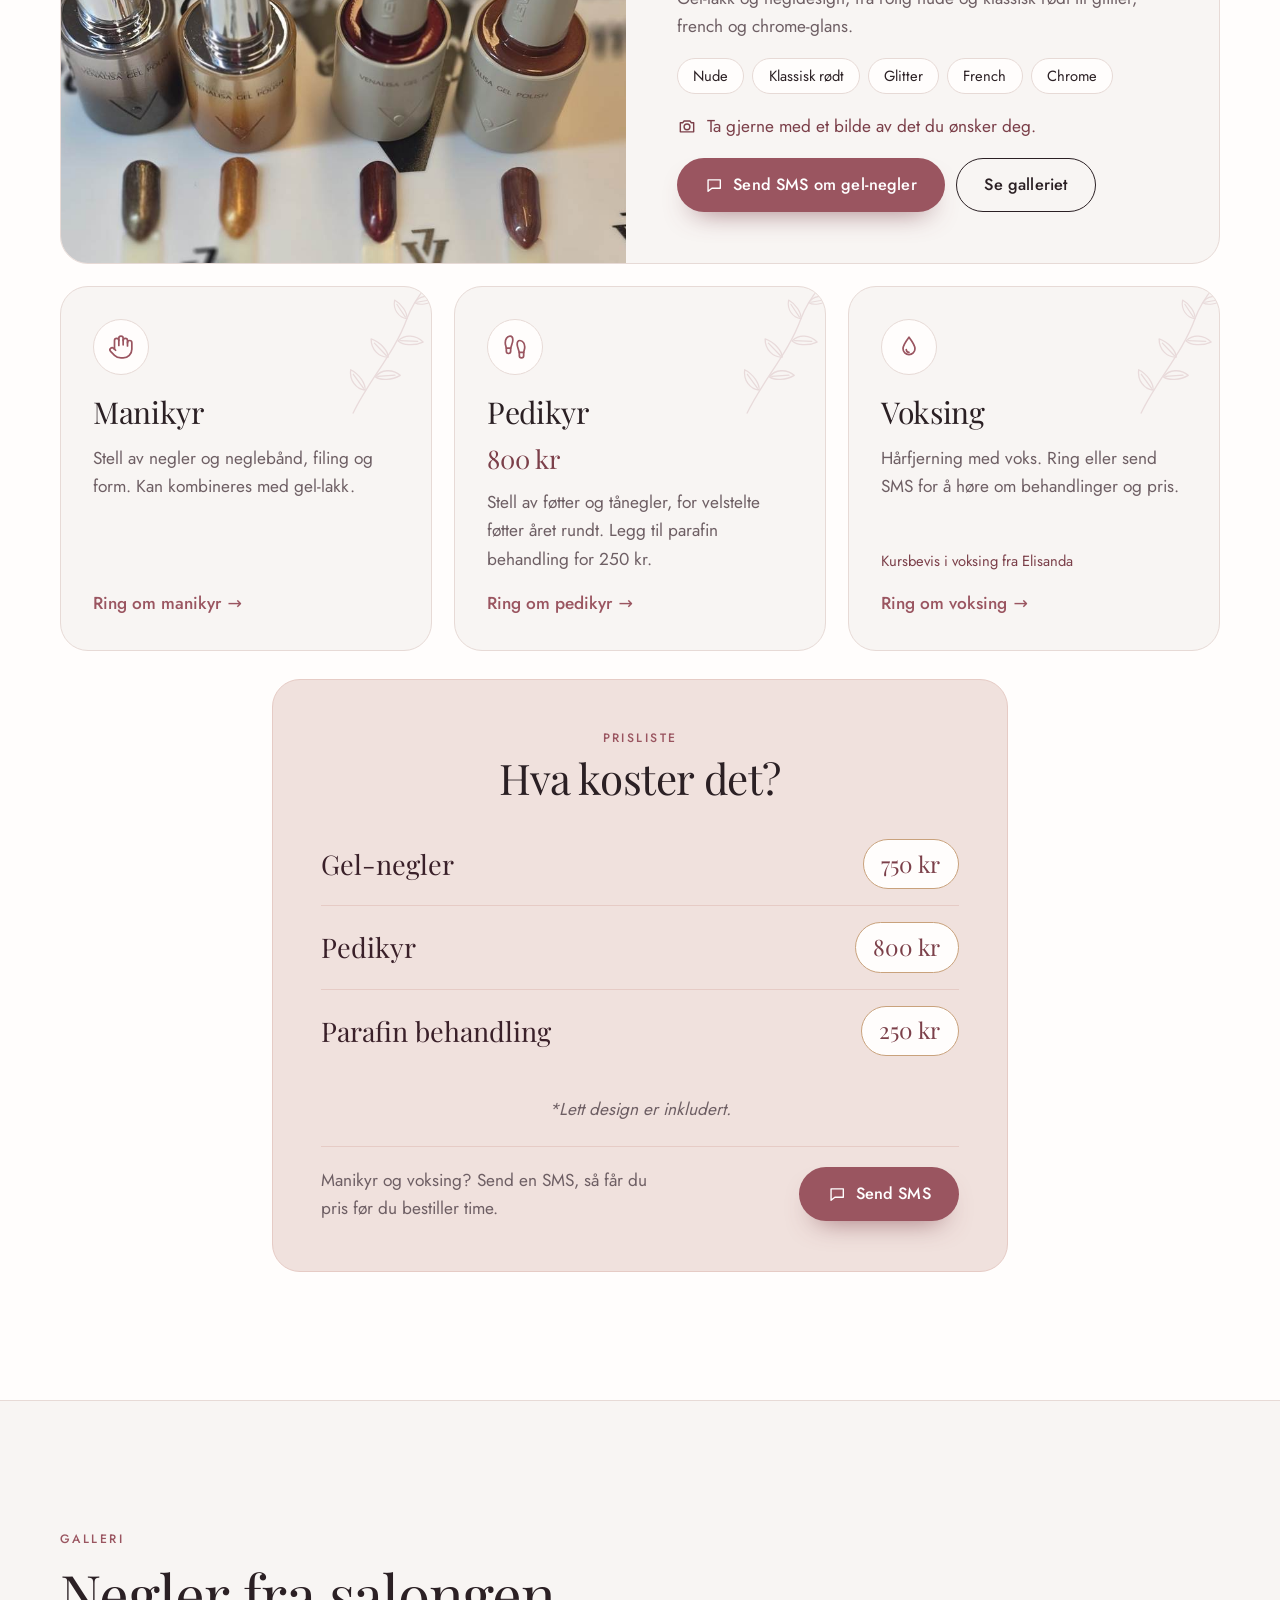
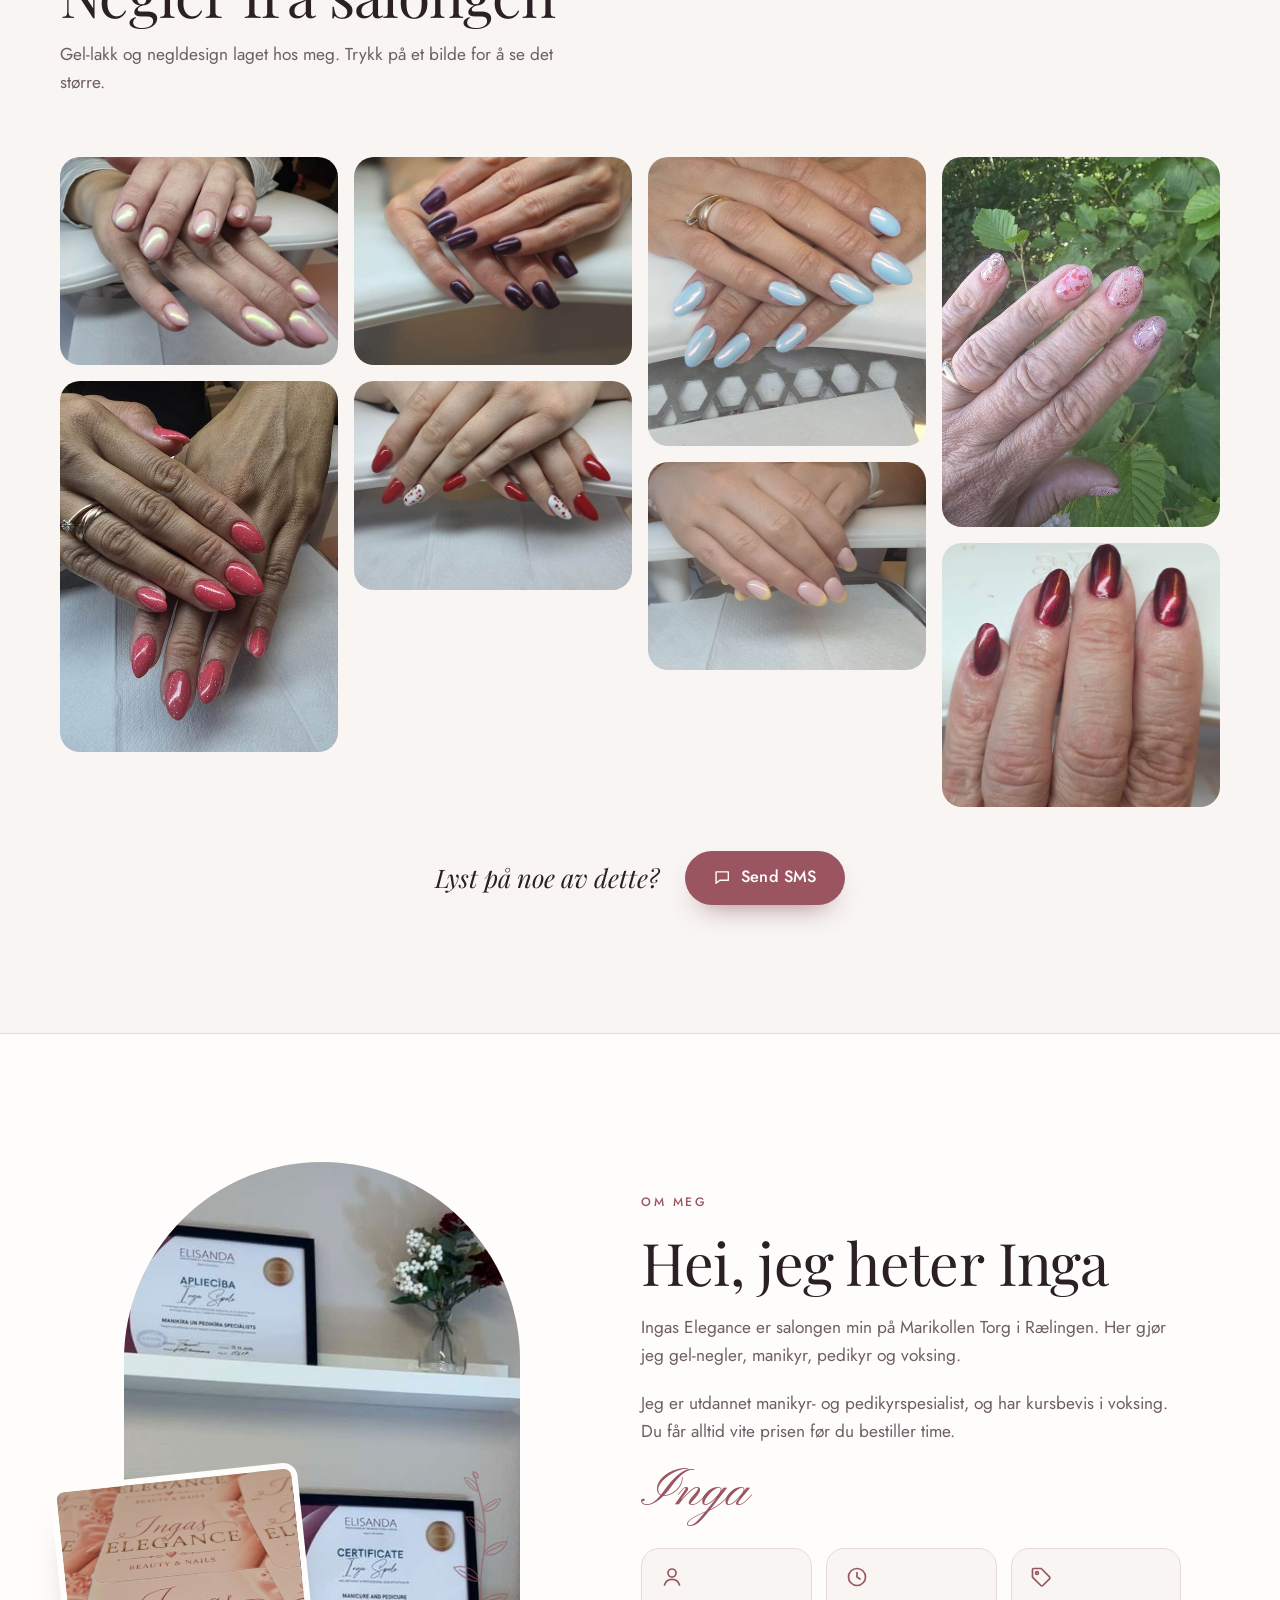
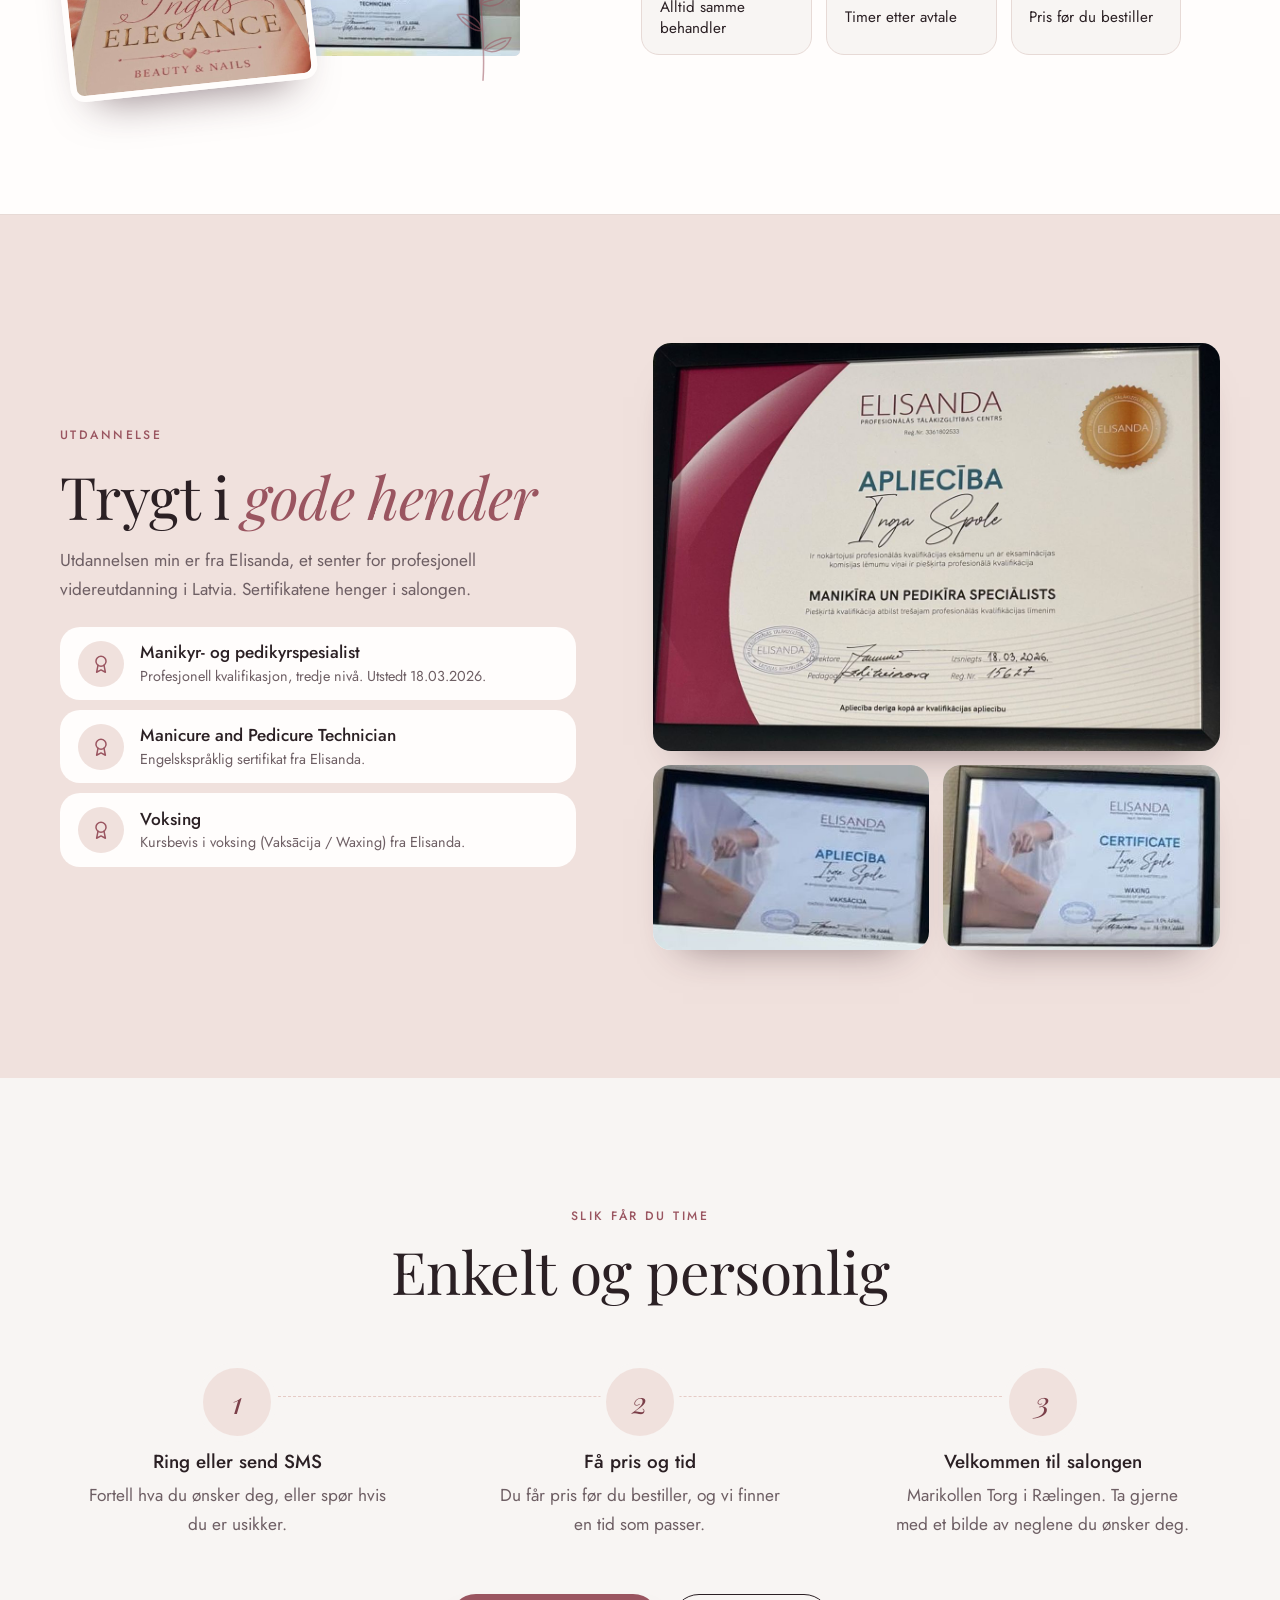
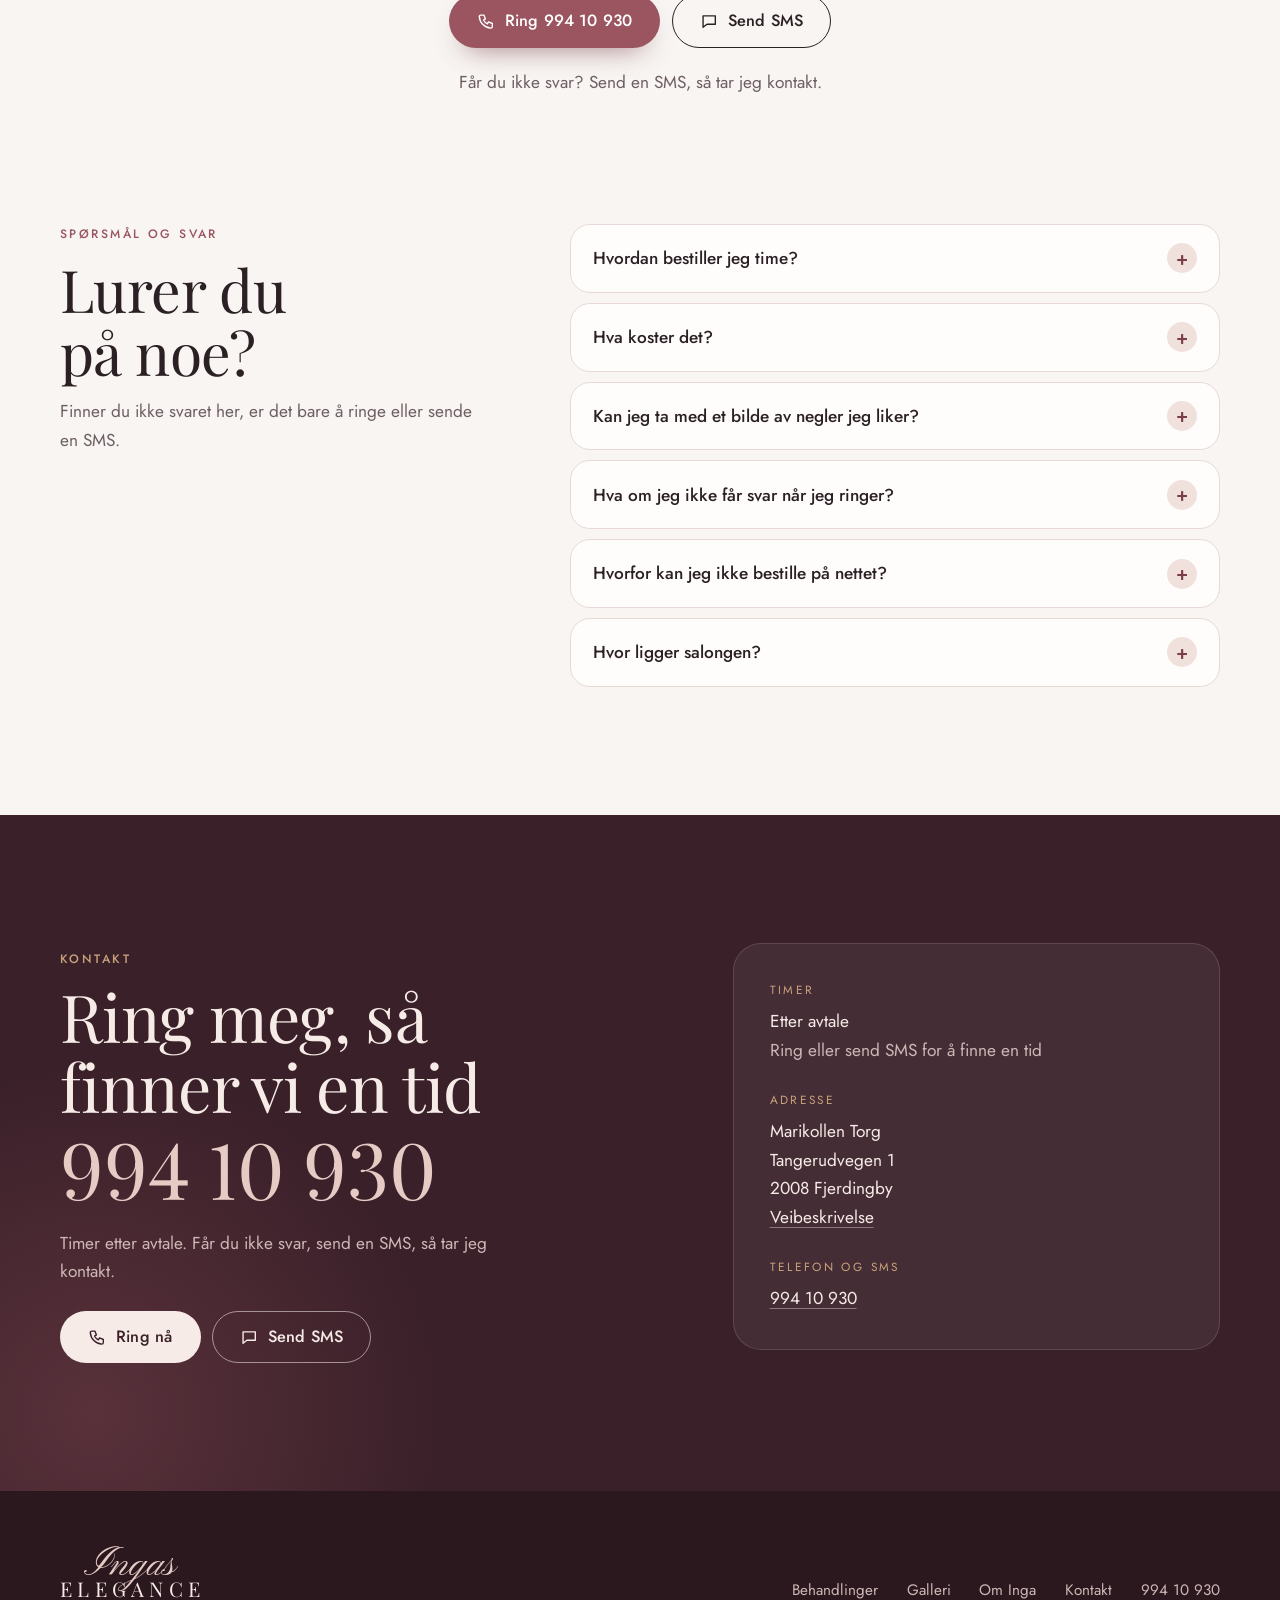
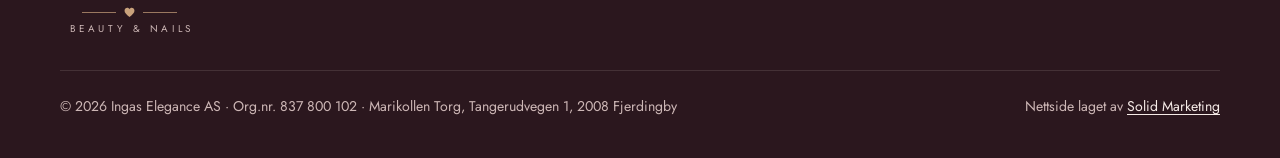
==== commit 3e101d07: "Legg til prisliste: gel-negler 750 kr, pedikyr 800 kr, parafin 250 kr Co-Authored-By: Claude Sonnet " ====
--- a/index.html
+++ b/index.html
@@ -22,7 +22,7 @@
 <link rel="apple-touch-icon" href="/assets/img/apple-touch-icon.png">
 <link rel="preload" href="/assets/fonts/playfair-display-latin.woff2" as="font" type="font/woff2" crossorigin>
 <link rel="preload" href="/assets/fonts/jost-latin.woff2" as="font" type="font/woff2" crossorigin>
-<link rel="stylesheet" href="/assets/css/site.css?v=2">
+<link rel="stylesheet" href="/assets/css/site.css?v=3">
 <script src="/assets/js/site.js?v=1" defer></script>
 <script type="application/ld+json">
 {
@@ -41,15 +41,17 @@
     "addressLocality": "Fjerdingby",
     "addressCountry": "NO"
   },
+  "priceRange": "250–800 kr",
   "description": "Gel-negler, manikyr, pedikyr og voksing på Marikollen Torg i Rælingen. Timer etter avtale.",
   "founder": { "@type": "Person", "name": "Inga Spole" },
   "hasOfferCatalog": {
     "@type": "OfferCatalog",
     "name": "Behandlinger",
     "itemListElement": [
-      { "@type": "Offer", "itemOffered": { "@type": "Service", "name": "Gel-negler" } },
+      { "@type": "Offer", "priceSpecification": { "@type": "PriceSpecification", "price": "750", "priceCurrency": "NOK" }, "itemOffered": { "@type": "Service", "name": "Gel-negler" } },
       { "@type": "Offer", "itemOffered": { "@type": "Service", "name": "Manikyr" } },
-      { "@type": "Offer", "itemOffered": { "@type": "Service", "name": "Pedikyr" } },
+      { "@type": "Offer", "priceSpecification": { "@type": "PriceSpecification", "price": "800", "priceCurrency": "NOK" }, "itemOffered": { "@type": "Service", "name": "Pedikyr" } },
+      { "@type": "Offer", "priceSpecification": { "@type": "PriceSpecification", "price": "250", "priceCurrency": "NOK" }, "itemOffered": { "@type": "Service", "name": "Parafin behandling" } },
       { "@type": "Offer", "itemOffered": { "@type": "Service", "name": "Voksing" } }
     ]
   }
@@ -120,6 +122,7 @@
     <div class="bk-innhold">
       <span class="ikon"><svg viewBox="0 0 24 24" aria-hidden="true"><rect x="8" y="9" width="8" height="12" rx="2.5"/><path d="M10 9V6.5h4V9M11 3.5h2v3h-2z"/></svg></span>
       <h3>Gel-negler</h3>
+      <p class="kortpris">750 kr <small>lett design inkludert</small></p>
       <p class="beskr">Gel-lakk og negldesign, fra rolig nude og klassisk rødt til glitter, french og chrome-glans.</p>
       <ul class="stiler" aria-label="Stiler"><li>Nude</li><li>Klassisk rødt</li><li>Glitter</li><li>French</li><li>Chrome</li></ul>
       <p class="tips"><svg viewBox="0 0 24 24" aria-hidden="true"><path d="M4 8h3l1.5-2h7L17 8h3v11H4z"/><circle cx="12" cy="13" r="3.5"/></svg>Ta gjerne med et bilde av det du ønsker deg.</p>
@@ -141,7 +144,8 @@
       <svg class="hjornekvist" viewBox="0 0 200 320" aria-hidden="true"><use href="#kvist"/></svg>
       <span class="ikon"><svg viewBox="0 0 24 24" aria-hidden="true"><path d="M4 16v-2.38C4 11.5 2.97 10.5 3 8c.03-2.72 1.49-6 4.5-6C9.37 2 10 3.8 10 5.5c0 3.11-2 5.66-2 8.68V16a2 2 0 1 1-4 0Z"/><path d="M20 20v-2.38c0-2.12 1.03-3.12 1-5.62-.03-2.72-1.49-6-4.5-6C14.63 6 14 7.8 14 9.5c0 3.11 2 5.66 2 8.68V20a2 2 0 1 0 4 0Z"/><path d="M16 17h4M4 13h4"/></svg></span>
       <h3>Pedikyr</h3>
-      <p class="beskr">Stell av føtter og tånegler, for velstelte føtter året rundt.</p>
+      <p class="kortpris">800 kr</p>
+      <p class="beskr">Stell av føtter og tånegler, for velstelte føtter året rundt. Legg til parafin behandling for 250 kr.</p>
       <a class="ring-om" href="tel:+4799410930">Ring om pedikyr</a>
     </article>
     <article class="bk">
@@ -153,7 +157,16 @@
       <a class="ring-om" href="tel:+4799410930">Ring om voksing</a>
     </article>
   </div>
-  <div class="prisnotat vis"><p><b>Hva koster det?</b> Prisen avhenger av behandling og lengde. Send en SMS, så får du pris før du bestiller time.</p><a class="btn btn-fylt" href="sms:+4799410930"><svg viewBox="0 0 24 24" aria-hidden="true"><path d="M4 5h16v11H9l-5 4z"/></svg>Send SMS for pris</a></div>
+  <div class="prisliste vis" id="priser" role="group" aria-labelledby="pris-tittel">
+    <div class="pl-topp"><span class="label">Prisliste</span><h3 id="pris-tittel">Hva koster det?</h3></div>
+    <ul class="pl-rader">
+      <li><span class="pl-navn">Gel-negler</span><span class="pl-pris">750 kr</span></li>
+      <li><span class="pl-navn">Pedikyr</span><span class="pl-pris">800 kr</span></li>
+      <li><span class="pl-navn">Parafin behandling</span><span class="pl-pris">250 kr</span></li>
+    </ul>
+    <p class="pl-note">*Lett design er inkludert.</p>
+    <div class="pl-under"><p>Manikyr og voksing? Send en SMS, så får du pris før du bestiller time.</p><a class="btn btn-fylt" href="sms:+4799410930"><svg viewBox="0 0 24 24" aria-hidden="true"><path d="M4 5h16v11H9l-5 4z"/></svg>Send SMS</a></div>
+  </div>
 </div></section>
 
 <section class="galleri" id="galleri" aria-labelledby="gal-tittel"><div class="wrap">
@@ -229,7 +242,7 @@
   <div class="sec-topp vis"><span class="label">Spørsmål og svar</span><h2 id="sp-tittel">Lurer du på noe?</h2><p>Finner du ikke svaret her, er det bare å ringe eller sende en SMS.</p></div>
   <div class="sp vis">
     <details><summary>Hvordan bestiller jeg time?</summary><p>Ring eller send en SMS til 994 10 930. Jeg har timer etter avtale, så vi finner en tid som passer deg.</p></details>
-    <details><summary>Hva koster det?</summary><p>Prisen avhenger av behandling og lengde. Send en SMS med hva du ønsker deg, så får du pris før du bestiller time.</p></details>
+    <details><summary>Hva koster det?</summary><p>Gel-negler koster 750 kr (lett design er inkludert), pedikyr 800 kr og parafin behandling 250 kr. For manikyr og voksing, send en SMS, så får du pris før du bestiller time.</p></details>
     <details><summary>Kan jeg ta med et bilde av negler jeg liker?</summary><p>Ja, ta gjerne med et bilde av det du ønsker deg, enten det er nude, french, glitter eller chrome.</p></details>
     <details><summary>Hva om jeg ikke får svar når jeg ringer?</summary><p>Send en SMS, så tar jeg kontakt.</p></details>
     <details><summary>Hvorfor kan jeg ikke bestille på nettet?</summary><p>Jeg vil heller snakke med deg. Da finner vi riktig behandling og en tid som passer, og du får vite prisen før du bestiller.</p></details>
--- a/assets/css/site.css
+++ b/assets/css/site.css
@@ -294,3 +294,18 @@
 .js .vis:not(.inne){translate:0 26px}
 .vis{transition:translate .9s cubic-bezier(.2,.7,.2,1)}
 @media(prefers-reduced-motion:reduce){*,*::before,*::after{animation:none!important;transition:none!important;scroll-behavior:auto!important}.js .vis:not(.inne){translate:none}}
+
+/* Prisliste */
+.kortpris{font-family:var(--display);font-size:calc(1.7rem * var(--d-scale));color:var(--rose-dk);line-height:1.1}
+.kortpris small{font-family:var(--body);font-size:.82rem;color:var(--muted);margin-left:.4rem}
+.prisliste{margin-top:28px;padding:clamp(26px,4vw,48px);border-radius:28px;background:var(--blush);display:grid;gap:1.4rem;max-width:46rem;margin-inline:auto;border:1px solid var(--blush-2)}
+.pl-topp{display:grid;gap:.5rem;justify-items:center;text-align:center}
+.pl-topp h3{font-size:calc(clamp(2rem,4vw,2.8rem) * var(--d-scale))}
+.pl-rader{list-style:none}
+.pl-rader li{display:flex;align-items:center;justify-content:space-between;gap:1rem;padding:1rem 0;border-top:1px solid var(--blush-2)}
+.pl-rader li:first-child{border-top:0}
+.pl-navn{font-family:var(--display);font-size:calc(clamp(1.35rem,3vw,1.8rem) * var(--d-scale));color:var(--plum)}
+.pl-pris{flex:none;padding:.35rem 1.1rem;border-radius:999px;background:var(--paper);border:1px solid var(--gold);font-family:var(--display);font-size:calc(clamp(1.2rem,2.6vw,1.5rem) * var(--d-scale));color:var(--rose-dk);white-space:nowrap}
+.pl-note{text-align:center;font-style:italic;color:var(--muted)}
+.pl-under{display:flex;flex-wrap:wrap;align-items:center;justify-content:space-between;gap:1rem 2rem;padding-top:1.2rem;border-top:1px solid var(--blush-2)}
+.pl-under p{max-width:34ch;color:var(--muted)}
